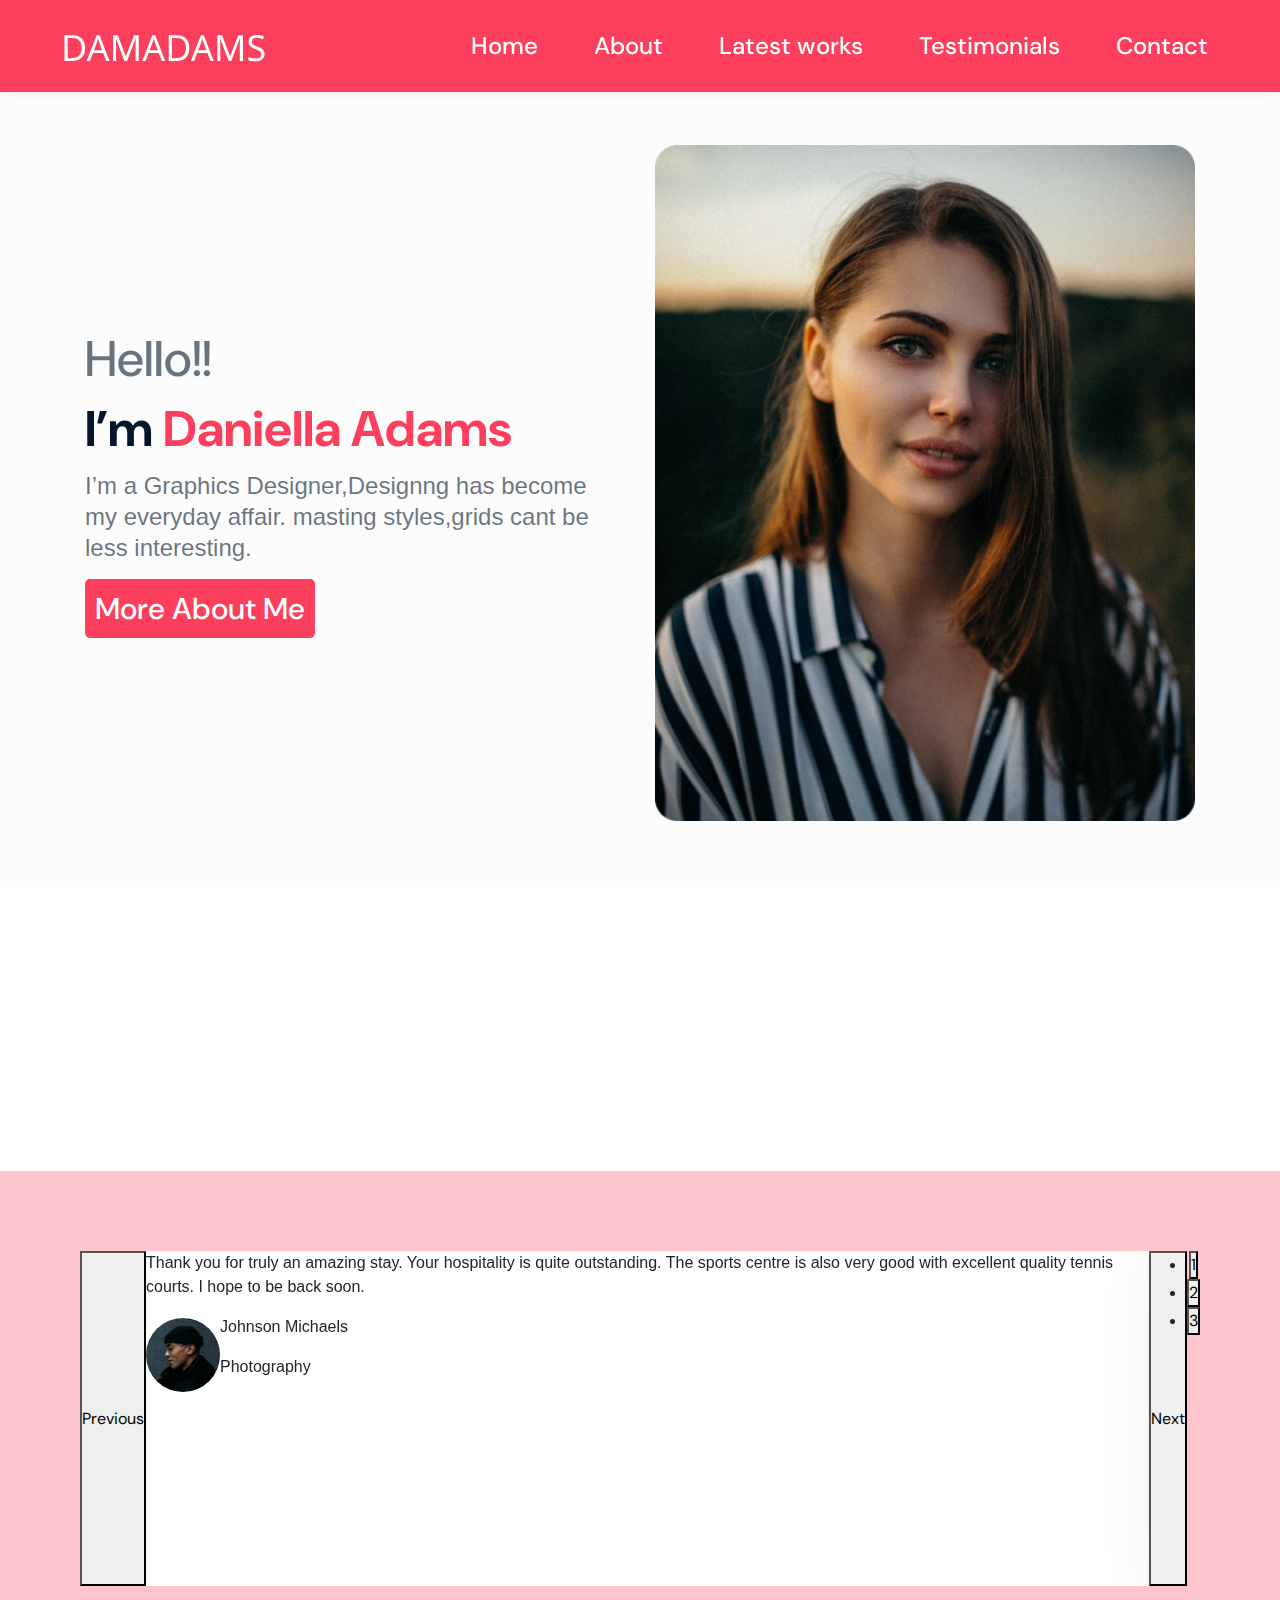
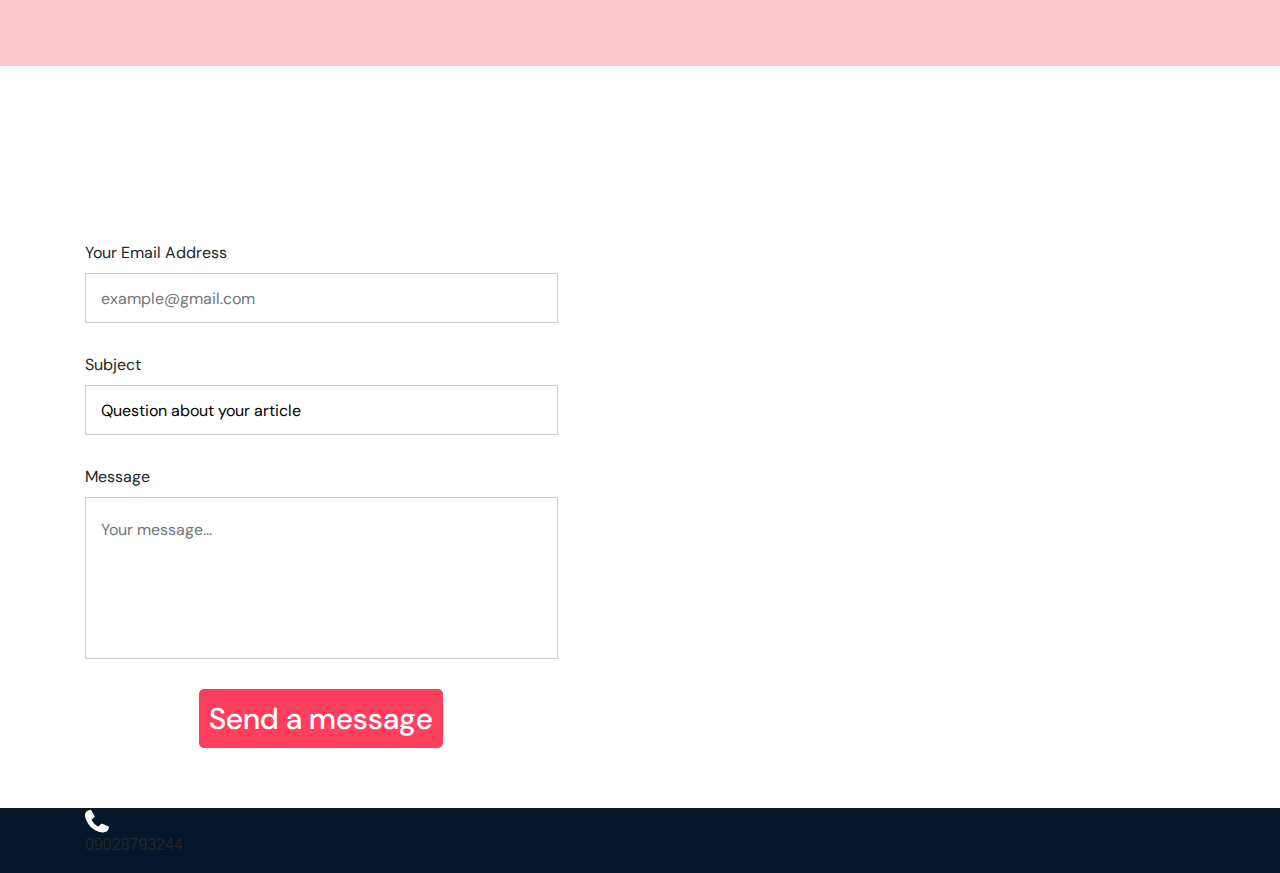
==== index.html @ 35505656 "initial commit for this template -set up folder structure and implemented the navbar, top-section, a" ====
<!DOCTYPE html>
<html lang="en">
<head>
  <meta charset="UTF-8">
  <meta name="viewport" content="width=device-width, initial-scale=1.0">
  <!-- GOOGLE FONTS -->
  <link href="https://fonts.googleapis.com/css2?family=DM+Sans&display=swap" rel="stylesheet">
  <!-- Animate-on-scroll css -->
  <link rel="stylesheet" href="./assets/css/animate-on-scroll/aos.min.css">
  <!-- Bootstrap css -->
  <link rel="stylesheet" href="./assets/css/bootstrap/bootstrap.min.css">
  <!-- SLICK SLIDER -->
  <link rel="stylesheet" href="./assets/css/slick/slick.min.css">
  <!-- Custom css -->
  <link rel="stylesheet" href="./assets/css/custom.css">
  <title>Document</title>
</head>
<body>
  <div class="container-fluid">
    <!-- NAVBAR -->
    <nav id="navbar-to-spy" class="navbar navbar-light navbar-expand-lg lighten-4">
      <a data-aos="fade-right" class="navbar-brand" href="#"><img src="./assets/images/icons/Damadams.svg" alt="logo"></a>
      <button class="navbar-toggler first-button" type="button" data-toggle="collapse" data-target="#navbarSupportedContent20"
        aria-controls="navbarSupportedContent20" aria-expanded="false" aria-label="Toggle navigation">
        <div class="animated-icon1"><span></span><span></span><span></span></div>
      </button>
      <div data-aos="fade-left" class="collapse navbar-collapse" id="navbarSupportedContent20">
        <ul class="navbar-nav">
          <li class="nav-item">
            <a class="nav-link" href="#about">Home</a>
          </li>
          <li class="nav-item">
            <a class="nav-link" href="#gallery">About</a>
          </li>
          <li class="nav-item">
            <a class="nav-link" href="#services">Latest works</a>
          </li>
          <li class="nav-item">
            <a class="nav-link" href="#blog">Testimonials</a>
          </li>
          <li class="nav-item">
            <a class="nav-link" href="#contact">Contact</a>
          </li>
        </ul>
      </div>
    </nav>

    <!-- HOME -->
    <section class="top">
      <div class="container">
        <div class="row">
          <div class="col-sm intro">
            <h1 class="light-heading">Hello!!</h1>
            <h1 class="custom-bold-heading">I’m <span class="pink">Daniella Adams</span></h1>
            <p class="intro-text">I’m a Graphics Designer,Designng has become my everyday affair. masting styles,grids cant be less interesting.</p>
            <a role="button" data-aos="fade-right" data-aos-easing="linear" class="custom-btn" href="#services">More About Me</a>
          </div>
          <div class="col-sm">
            <div class="personal-photo">
              <img src="./assets/images/Rectangle 394.png" alt="" class="width-100">
            </div>
          </div>
        </div>
      </div>
    </section>

    <!-- ABOUT -->
    <section class="content">
      <h1 data-aos="zoom-in" data-aos-duration="3000" class="custom-bold-heading section-title">ABOUT ME</h1>
      <div class="container">
        <div class="row">
          <div class="col-sm">

          </div>
          <div class="col-sm">

          </div>
        </div>
      </div>
    </section>

    <!-- TESTIMONIALS -->
    <section class="content">
      <h1 data-aos="zoom-in" data-aos-duration="3000" class="custom-bold-heading section-title">TESTIMONIALS</h1>
      <div class="container-fluid light-pink carousel-section single-item">
        <div class="testimony">
          <p class="custom-text"> Thank you for truly an amazing stay. Your hospitality is quite outstanding. The sports centre is also very good with excellent quality tennis courts. I hope to be back soon.</p>
          <div class="user-profile">
            <img src="./assets/images/Ellipse 1.svg" alt="profile">
            <div class="bio">
              <p class="custom-text">Johnson Michaels</p>
              <p class="custom-text">Photography</p>
            </div>
          </div>
        </div>
        <div class="testimony">
          <p class="custom-text"> Thank you for truly an amazing stay. Your hospitality is quite outstanding. The sports centre is also very good with excellent quality tennis courts. I hope to be back soon.</p>
          <div class="user-profile">
            <img src="./assets/images/Ellipse 1.svg" alt="profile">
            <div class="bio">
              <p class="custom-text">Johnson Michaels</p>
              <p class="custom-text">Photography</p>
            </div>
          </div>
        </div>
        <div class="testimony">
          <p class="custom-text"> Thank you for truly an amazing stay. Your hospitality is quite outstanding. The sports centre is also very good with excellent quality tennis courts. I hope to be back soon.</p>
          <div class="user-profile">
            <img src="./assets/images/Ellipse 1.svg" alt="profile">
            <div class="bio">
              <p class="custom-text">Johnson Michaels</p>
              <p class="custom-text">Photography</p>
            </div>
          </div>
        </div>
      </div>
    </section>

    <!-- GET IN TOUCH -->
    <section class="content">
      <h1 data-aos="zoom-in" data-aos-duration="3000" class="custom-bold-heading section-title">GET IN TOUCH</h1>
      <div class="container">
        <div class="row">
          <div class="col-sm form-section">
            <form class="form-content" action="mailto:damadams@gmail.com" method="post" enctype="text/plain">
              <label class="label" for="email">Your Email Address</label>
              <input class="custom-input" type="text" placeholder="example@gmail.com" />
              <label class="label" for="subject">Subject</label>
              <input class="custom-input" type="text" value="Question about your article" />
              <label class="label" for="message">Message</label>
              <textarea rows="5" type="text" placeholder="Your message..."></textarea>
              <input type="submit" value="Send a message" class="custom-btn submit-btn" />
            </form>
          </div>
          <div class="col-sm">
            <!--Google map-->
            <iframe src="https://www.google.com/maps/embed?pb=!1m18!1m12!1m3!1d3146.158963955942!2d-122.51401178518495!3d37.95007410982844!2m3!1f0!2f0!3f0!3m2!1i1024!2i768!4f13.1!3m3!1m2!1s0x808fcb0b782c489d%3A0x380db039ff6cae75!2sEl%20Camino%20Real%2C%20Kentfield%2C%20CA%2C%20USA!5e0!3m2!1sen!2sng!4v1595376596428!5m2!1sen!2sng" frameborder="0" style="border:0; width:100%; height: 500px;" allowfullscreen="" aria-hidden="false" tabindex="0"></iframe>
          </div>
        </div>
      </div>
    </section>

    <footer class="footer">
      <div class="container">
        <div class="row">
          <div class="col-sm">
            <div class="contact">
              <img src="./assets/images/icons/Phone.svg" alt="phone"> <p class="custom-text">09028793244</p>
            </div>
          </div>
          <div class="col-sm">

          </div>
          <div class="col-sm">

          </div>
        </div>
      </div>
    </footer>
  </div>


  <!-- Main Jquery JS -->
  <script src="./assets/js/jquery/jquery-3.5.1.min.js" type="text/javascript"></script>
  <!-- Bootstrap JS -->
  <script src="./assets/js/bootstrap/bootstrap.min.js" type="text/javascript"></script>   
  <!-- AOS JS -->
  <script src="./assets/js/animate-on-scroll/aos.min.js" type="text/javascript"></script>   
  <!-- SCROLL REVEAL JS -->
  <script src="./assets/js/scroll-reveal/scroll-reveal.min.js"></script>
  <!--SLICK SLIDER JS -->
  <script src="./assets/js/slick/slick.min.js"></script>
  <!-- Custom JS -->
  <script src="./assets/js/custom.js"></script>

  <script>
    $(document).ready(function(){
      $('.single-item').slick({
        autoplaySpeed: 3000,
        dots: true
      });
    });
  </script>
</body>
</html>
---- assets/css/custom.css ----
:root {
  --custom-font: 'DM Sans', sans-serif;
  --text-font: 'Poppins', sans-serif;
  --primary-color: 251, 63, 92;
  --secondary-color: 4, 23, 42;
  --grey-color: #DDE2E5;
  --white-color: #fff;
  --stain-white-color: #FCFCFC;
  --black-color: #04172A;
}

html,body{
  overflow-x: hidden;
}

body {
  padding: 0;
  margin: 0;
}

* {
  font-family: var(--custom-font);
  padding: 0;
  margin: 0;
}

p {
  font-family: var(--text-font);
}

img:hover {
  cursor: pointer;
}

a {
  text-decoration: none;
  color: var(--white-color);
}

a:active, a:hover {
  text-decoration: none;
  color: var(--white-color);
}

.container-fluid {
  padding: 0;
}

/* NAVBAR */

nav.navbar {
  background: rgba(var(--primary-color));
  box-shadow: 0px 0px 15px rgba(0, 0, 0, 0.05);
  padding: 20px 5%;  
  position: fixed;
  top: 0;
  left: 0;
  right: 0;
  opacity: none;
  z-index: 999;
}

.navbar button{
  outline: none;
  border: none;
}

.nav-link:hover {
  border-bottom: 3px solid var(--white-color);
}

.nav-item .active {
  border-bottom: 3px solid var(--white-color);
}

.navbar-nav {
  margin-left: auto;
}

.nav-link {
  font-weight: 500;
  font-size: 24px;
  color: var(--white-color) !important; 
  opacity: none !important;
  margin: 0 0 0 40px;
}

.top {
  margin-top: 85px;
  padding: 60px;
  background: var(--stain-white-color);
}

.pink {
  color: rgba(var(--primary-color))
}

.custom-bold-heading {
  color: var(--black-color);
  font-weight: bold;
  font-size: 50px;
  line-height: 65px;
}

.light-heading {
  font-size: 50px;
  color: rgba(var(--secondary-color), 0.6);
}

.intro {
  display: flex;
  flex-direction: column;
  justify-content: center;
}

.intro-text {
  font-size: 24px;
  line-height: 31px;
  color: rgba(var(--secondary-color), 0.6);
}

.custom-btn {
  background: rgba(var(--primary-color));
  color: var(--white-color);
  font-weight: 500;
  font-size: 30px;
  line-height: 39px;
  width: max-content;
  padding: 10px;
  border-radius: 5px;
}

/* CAROUSEL */
.carousel-indicators {
  bottom: -30px;
}

.carousel-indicators li {
  width: 10px;
  height: 10px;
  border-radius: 50%;
  background-color: var(--grey-color);
  border: 1px solid transparent;
}

.carousel-indicators .active {
  background-color: var(--secondary-color);
}

.content {
  padding-top: 20px;
  padding-bottom: 60px;
  text-align: center;
}

.section-title {
  border-bottom: 5px solid var(--primary-color);
  margin-bottom: 30px;
}

.custom-subheading {
  color: var(--black-color);
  font-weight: 500;
  font-size: 36px;
  line-height: 47px;
}





/* CAROUSEL */
.light-pink {
  background: rgba(var(--primary-color), 0.3);
}
.carousel-section {
  display: flex;
  justify-content: center;
  align-content: center;
  padding: 80px;
}
.user-profile {
  display: flex;
}
.testimony {
  width: 584px;
  height: 335px;
  text-align: left;
  background: #FFFFFF;
box-shadow: 0px 4px 51px rgba(63, 63, 63, 0.06), 0px 1px 3px rgba(0, 0, 0, 0.1);
}




.form-section {
  padding-right: 150px;
}

.form-content {
  display: flex;
  flex-direction: column;
  text-align: left;
  height: 100%;
}

.custom-input {
  background: var(--white-color);
  border: 1px solid rgba(0, 0, 0, 0.2);
  height: 50px;
  margin-bottom: 30px;
  padding: 0 15px;
}
input:focus, .submit-btn:focus {
  border: none;
}
.submit-btn {
  border: 0;
  margin-right:auto;
  margin-left:auto;
  margin-top:auto;
}

textarea {
  resize: none;
  background: var(--white-color);
  border: 1px solid rgba(0, 0, 0, 0.2);
  padding: 20px 15px;
}






/* FOOTER */
.footer {
  background: rgba(var(--secondary-color));
}

/* RE-USABLE COMPONENTS */

.width-100 {
  width: 100%;
}

.pos-rel {
  position: relative;
}

@media screen and (max-width: 960px) {
  
}

@media screen and (max-width: 768px) {
  
}

@media screen and (max-width: 567px) {
  
}
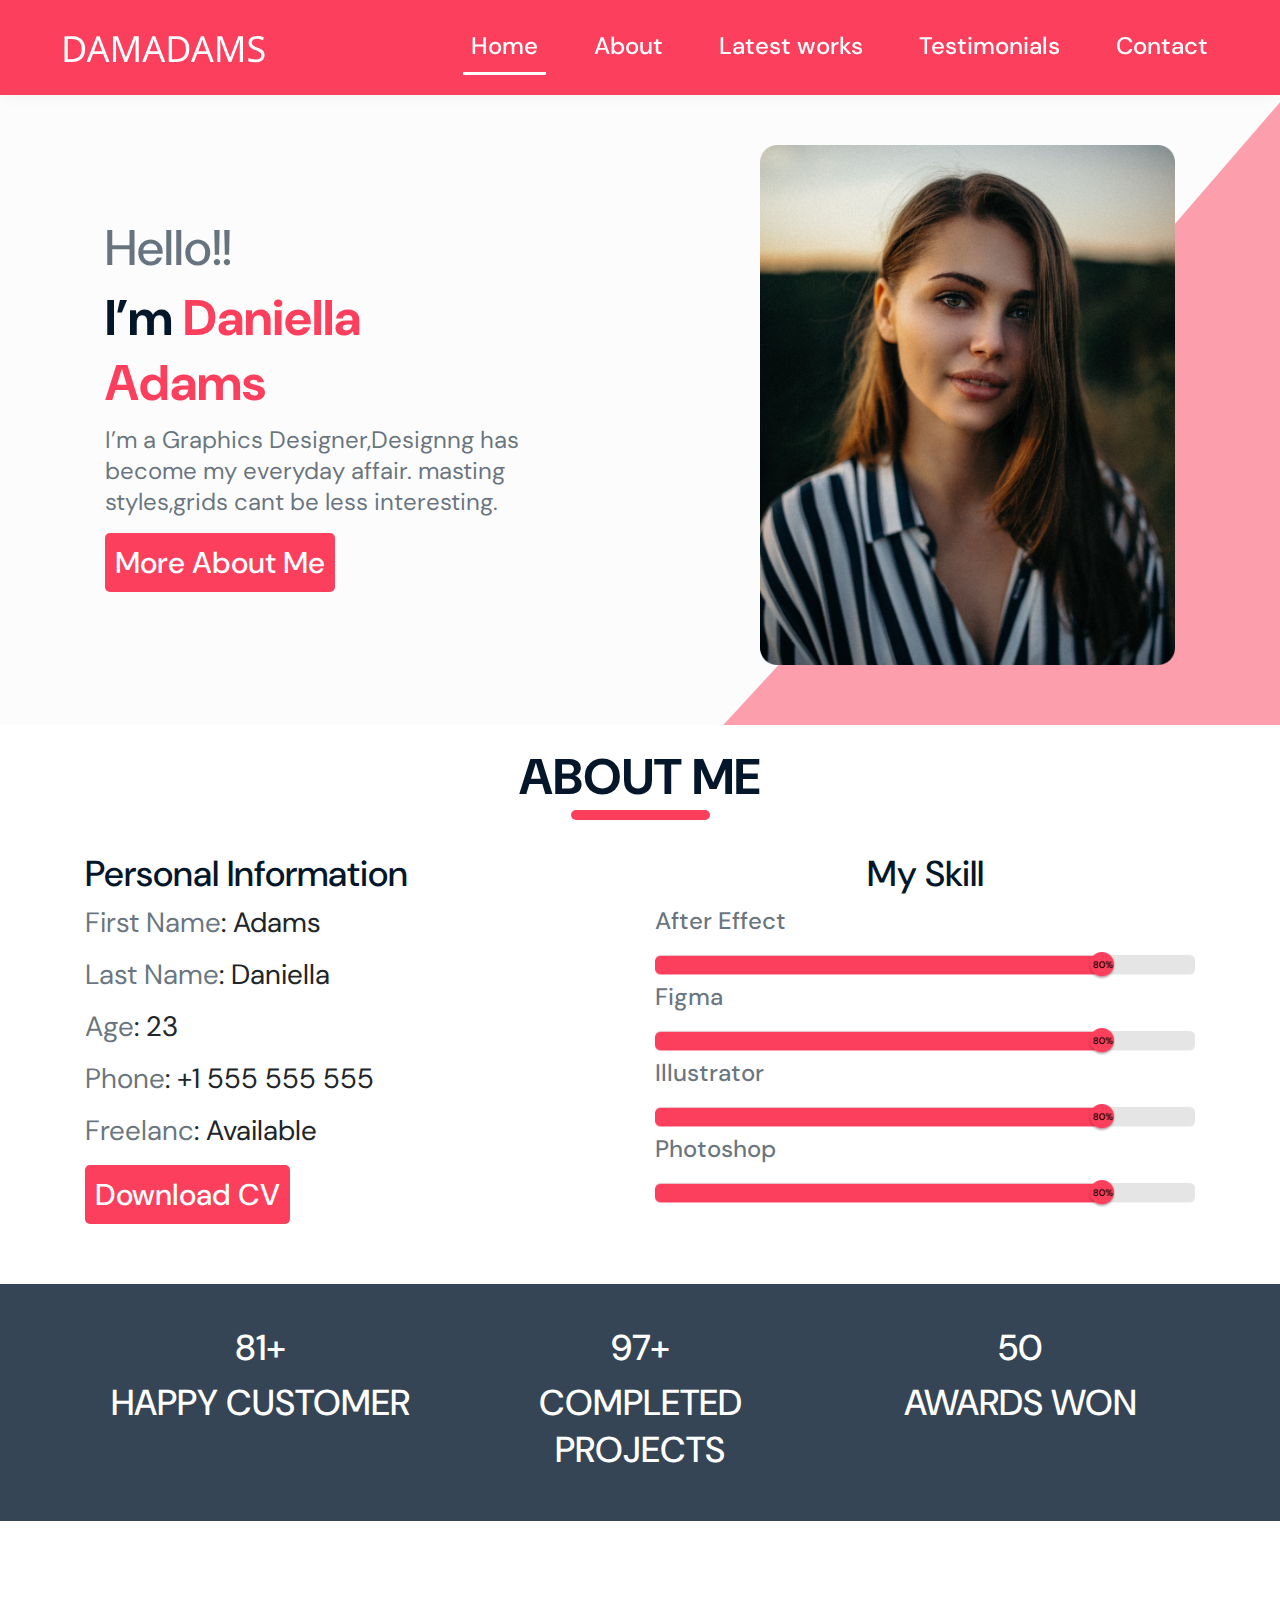
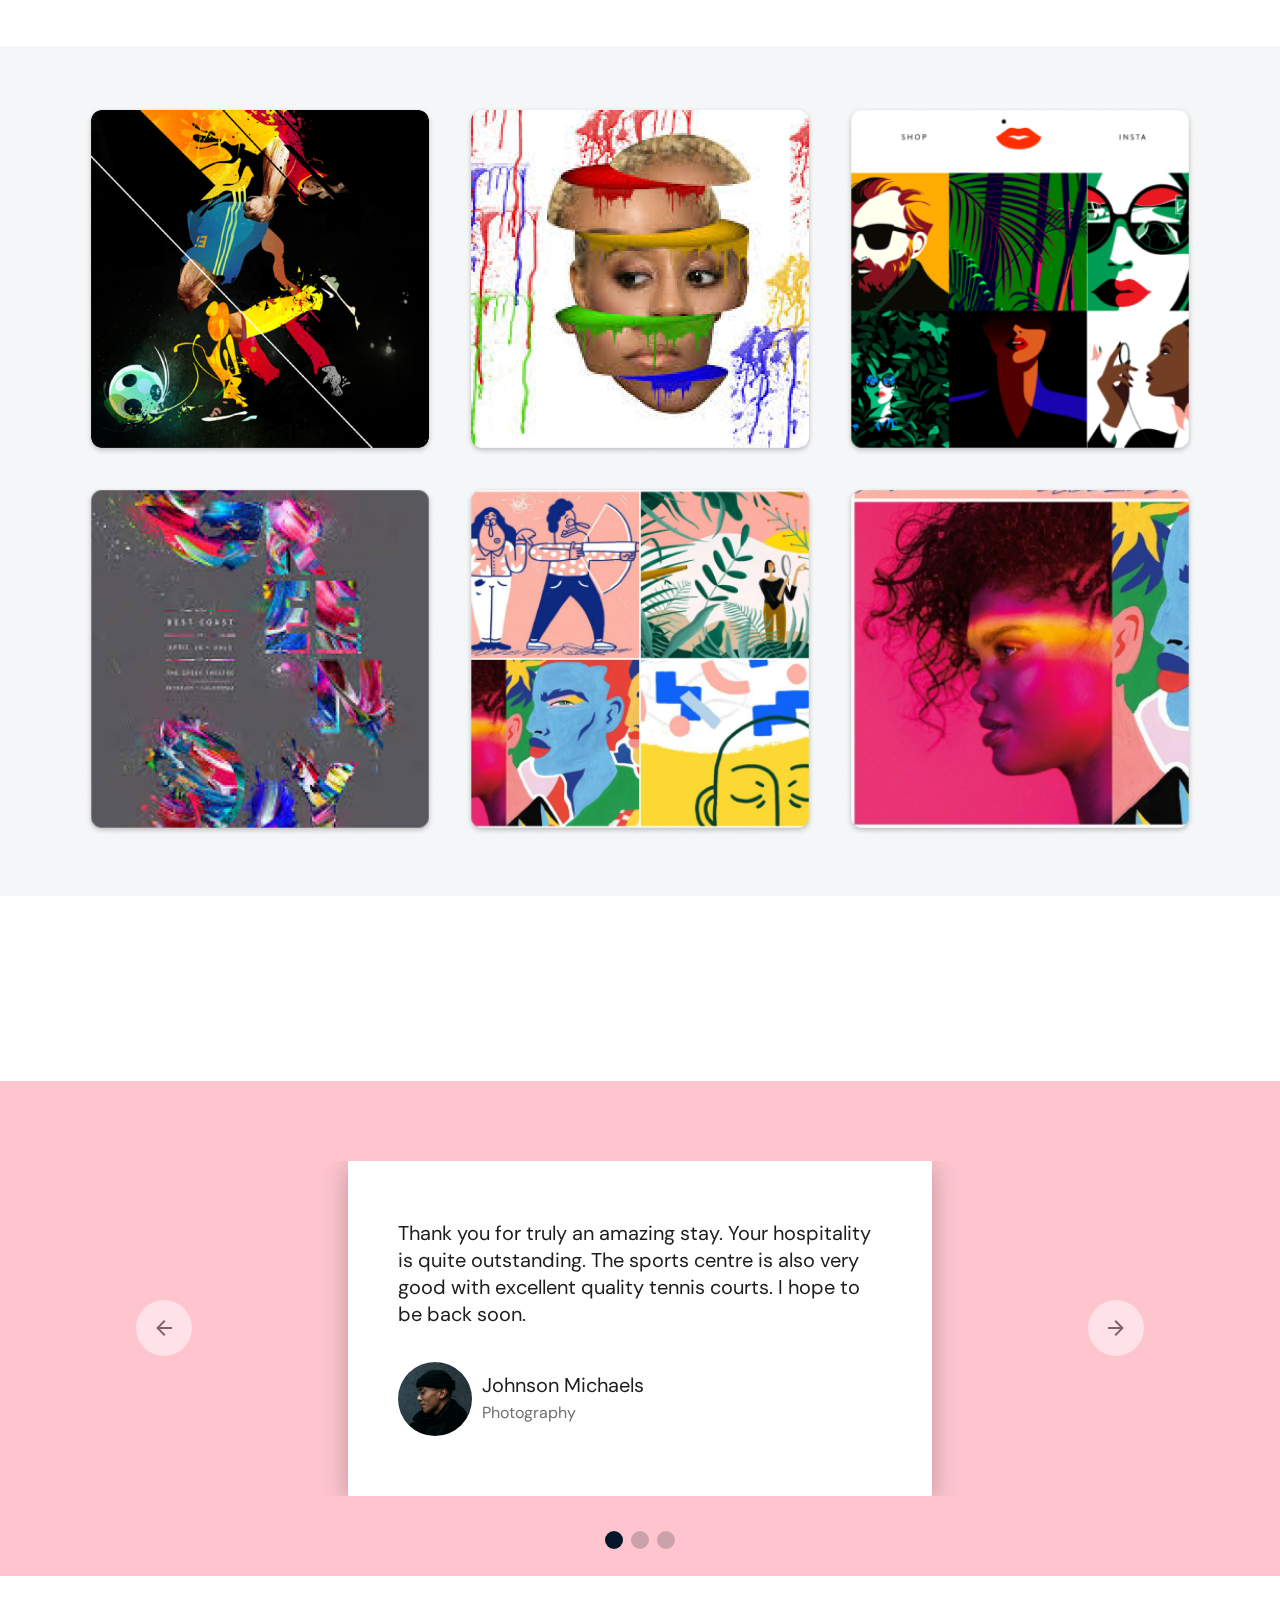
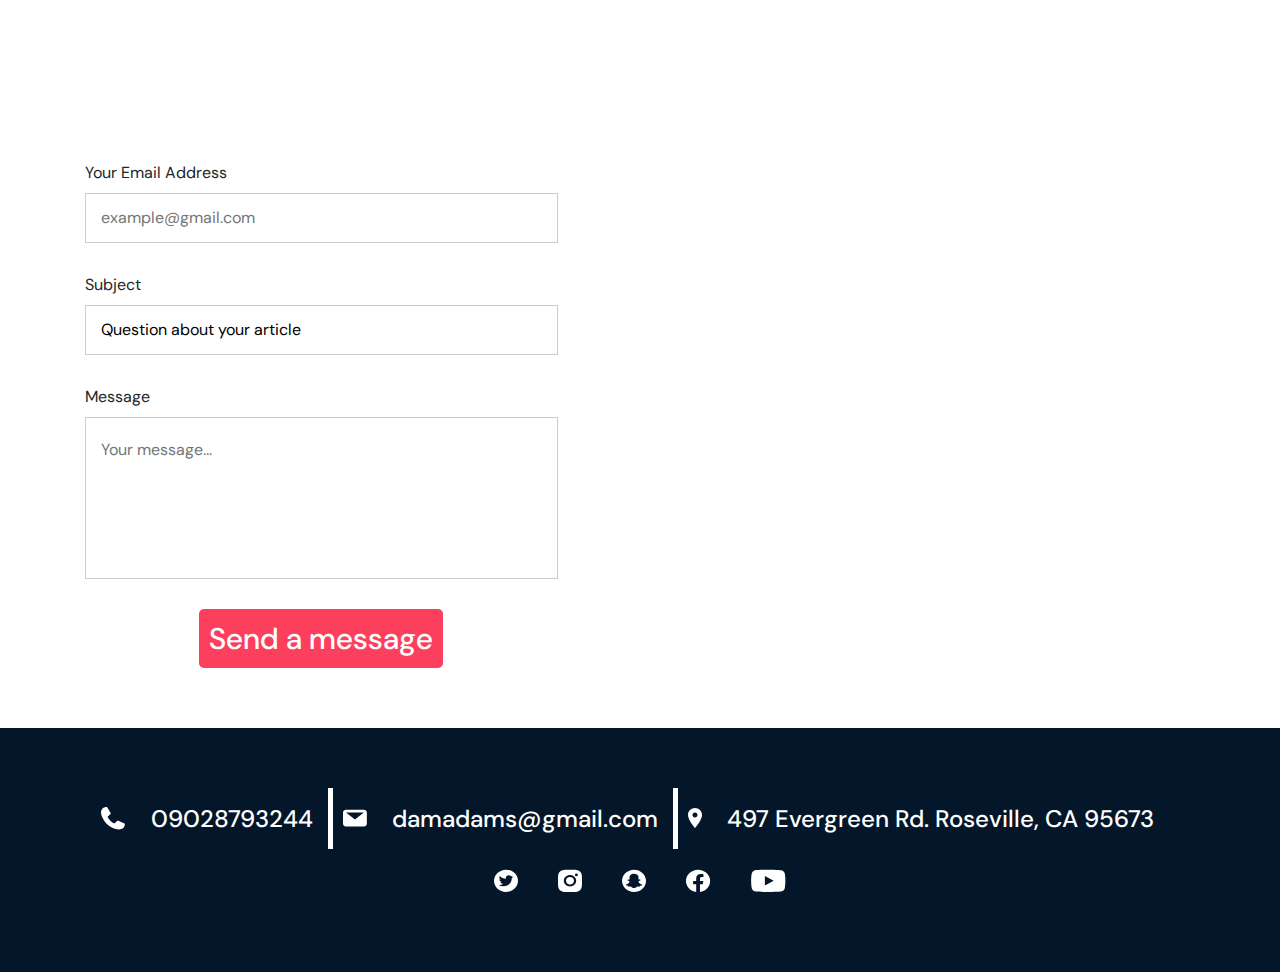
==== commit 2ac394ed: "completed web view" ====
--- a/index.html
+++ b/index.html
@@ -9,34 +9,32 @@
   <link rel="stylesheet" href="./assets/css/animate-on-scroll/aos.min.css">
   <!-- Bootstrap css -->
   <link rel="stylesheet" href="./assets/css/bootstrap/bootstrap.min.css">
-  <!-- SLICK SLIDER -->
-  <link rel="stylesheet" href="./assets/css/slick/slick.min.css">
   <!-- Custom css -->
   <link rel="stylesheet" href="./assets/css/custom.css">
   <title>Document</title>
 </head>
-<body>
+<body data-spy="scroll" data-target="#navbar-to-spy" data-offset="90">
   <div class="container-fluid">
     <!-- NAVBAR -->
     <nav id="navbar-to-spy" class="navbar navbar-light navbar-expand-lg lighten-4">
       <a data-aos="fade-right" class="navbar-brand" href="#"><img src="./assets/images/icons/Damadams.svg" alt="logo"></a>
       <button class="navbar-toggler first-button" type="button" data-toggle="collapse" data-target="#navbarSupportedContent20"
         aria-controls="navbarSupportedContent20" aria-expanded="false" aria-label="Toggle navigation">
-        <div class="animated-icon1"><span></span><span></span><span></span></div>
+        <span class="navbar-toggler-icon"></span>
       </button>
       <div data-aos="fade-left" class="collapse navbar-collapse" id="navbarSupportedContent20">
         <ul class="navbar-nav">
           <li class="nav-item">
-            <a class="nav-link" href="#about">Home</a>
-          </li>
-          <li class="nav-item">
-            <a class="nav-link" href="#gallery">About</a>
-          </li>
-          <li class="nav-item">
-            <a class="nav-link" href="#services">Latest works</a>
-          </li>
-          <li class="nav-item">
-            <a class="nav-link" href="#blog">Testimonials</a>
+            <a class="nav-link active" href="#home">Home</a>
+          </li>
+          <li class="nav-item">
+            <a class="nav-link" href="#about">About</a>
+          </li>
+          <li class="nav-item">
+            <a class="nav-link" href="#latest">Latest works</a>
+          </li>
+          <li class="nav-item">
+            <a class="nav-link" href="#testimonials">Testimonials</a>
           </li>
           <li class="nav-item">
             <a class="nav-link" href="#contact">Contact</a>
@@ -46,8 +44,8 @@
     </nav>
 
     <!-- HOME -->
-    <section class="top">
-      <div class="container">
+    <section id="home" class="container-fluid top">
+      <div class="container-fluid">
         <div class="row">
           <div class="col-sm intro">
             <h1 class="light-heading">Hello!!</h1>
@@ -55,9 +53,9 @@
             <p class="intro-text">I’m a Graphics Designer,Designng has become my everyday affair. masting styles,grids cant be less interesting.</p>
             <a role="button" data-aos="fade-right" data-aos-easing="linear" class="custom-btn" href="#services">More About Me</a>
           </div>
-          <div class="col-sm">
-            <div class="personal-photo">
-              <img src="./assets/images/Rectangle 394.png" alt="" class="width-100">
+          <div class="col-sm personal-photo">
+            <div class="">
+              <img src="./assets/images/Rectangle 394.png" alt="" class="w-100">
             </div>
           </div>
         </div>
@@ -65,59 +63,151 @@
     </section>
 
     <!-- ABOUT -->
-    <section class="content">
+    <section id="about" class="content">
       <h1 data-aos="zoom-in" data-aos-duration="3000" class="custom-bold-heading section-title">ABOUT ME</h1>
       <div class="container">
         <div class="row">
           <div class="col-sm">
-
+            <h3 class="custom-subheading personal-info">Personal Information</h3>
+            <div class="personal-info">
+              <p class="s-28"><span class="faint-text">First Name</span>: Adams</p>
+              <p class="s-28"><span class="faint-text">Last Name</span>: Daniella</p>
+              <p class="s-28"><span class="faint-text">Age</span>: 23</p>
+              <p class="s-28"><span class="faint-text">Phone</span>: +1 555 555 555</p>
+              <p class="s-28"><span class="faint-text">Freelanc</span>: Available</p>
+              <a role="button" class="custom-btn" href="#services">Download CV</a>
+            </div>
           </div>
           <div class="col-sm">
-
+            <h3 class="custom-subheading">My Skill</h3>
+            <div class="personal-info">
+              <p class="s-24 faint-text">After Effect</p>
+              <img class="w-100" src="./assets/images/icons/Component 1.png" alt="">
+              <p class="s-24 faint-text">Figma</p>
+              <img class="w-100" src="./assets/images/icons/Component 1.png" alt="">
+              <p class="s-24 faint-text">Illustrator</p>
+              <img class="w-100" src="./assets/images/icons/Component 1.png" alt="">
+              <p class="s-24 faint-text">Photoshop</p>
+              <img class="w-100" src="./assets/images/icons/Component 1.png" alt="">
+            </div>
+          </div>
+        </div>
+      </div>
+    </section>
+
+    <!-- CREDITS -->
+    <section class="credits">
+      <div class="container">
+        <div class="row">
+          <div class="col">
+            <h3 class="custom-subheading white-color">81+</h3>
+            <h3 class="custom-subheading white-color">HAPPY CUSTOMER</h3>
+          </div>
+          <div class="col">
+            <h3 class="custom-subheading white-color">97+</h3>
+            <h3 class="custom-subheading white-color">COMPLETED PROJECTS</h3>
+          </div>
+          <div class="col">
+            <h3 class="custom-subheading white-color">50</h3>
+            <h3 class="custom-subheading white-color">AWARDS WON</h3>
+          </div>
+        </div>
+      </div>
+    </section>
+
+    <!-- LATEST WORKS -->
+    <section id="latest" class="content">
+      <h1 data-aos="zoom-in" data-aos-duration="3000" class="custom-bold-heading section-title">LATEST WORKS</h1>
+      <div class="bg-light-blue">
+        <div class="container">
+          <div class="row m-30">
+            <div class="col-sm">
+              <img class="w-100" src="./assets/images/Rectangle 14.png" alt="">
+            </div>
+            <div class="col-sm">
+              <img class="w-100" src="./assets/images/Rectangle 380.png" alt="">
+            </div>
+            <div class="col-sm">
+              <img class="w-100" src="./assets/images/Rectangle 382.png" alt="">
+            </div>
+          </div>
+          <div class="row">
+            <div class="col-sm">
+              <img class="w-100" src="./assets/images/Rectangle 383.png" alt="">
+            </div>
+            <div class="col-sm">
+              <img class="w-100" src="./assets/images/Rectangle 384.png" alt="">
+            </div>
+            <div class="col-sm">
+              <img class="w-100" src="./assets/images/Rectangle 385.png" alt="">
+            </div>
           </div>
         </div>
       </div>
     </section>
 
     <!-- TESTIMONIALS -->
-    <section class="content">
+    <section id="testimonials" class="content">
       <h1 data-aos="zoom-in" data-aos-duration="3000" class="custom-bold-heading section-title">TESTIMONIALS</h1>
-      <div class="container-fluid light-pink carousel-section single-item">
-        <div class="testimony">
-          <p class="custom-text"> Thank you for truly an amazing stay. Your hospitality is quite outstanding. The sports centre is also very good with excellent quality tennis courts. I hope to be back soon.</p>
-          <div class="user-profile">
-            <img src="./assets/images/Ellipse 1.svg" alt="profile">
-            <div class="bio">
-              <p class="custom-text">Johnson Michaels</p>
-              <p class="custom-text">Photography</p>
-            </div>
-          </div>
-        </div>
-        <div class="testimony">
-          <p class="custom-text"> Thank you for truly an amazing stay. Your hospitality is quite outstanding. The sports centre is also very good with excellent quality tennis courts. I hope to be back soon.</p>
-          <div class="user-profile">
-            <img src="./assets/images/Ellipse 1.svg" alt="profile">
-            <div class="bio">
-              <p class="custom-text">Johnson Michaels</p>
-              <p class="custom-text">Photography</p>
-            </div>
-          </div>
-        </div>
-        <div class="testimony">
-          <p class="custom-text"> Thank you for truly an amazing stay. Your hospitality is quite outstanding. The sports centre is also very good with excellent quality tennis courts. I hope to be back soon.</p>
-          <div class="user-profile">
-            <img src="./assets/images/Ellipse 1.svg" alt="profile">
-            <div class="bio">
-              <p class="custom-text">Johnson Michaels</p>
-              <p class="custom-text">Photography</p>
-            </div>
-          </div>
+      <div class="container-fluid light-pink carousel-section">
+        <div id="carouselExampleIndicators" class="carousel slide" data-ride="carousel">
+          <ol class="carousel-indicators">
+            <li data-target="#carouselExampleIndicators" data-slide-to="0" class="active"></li>
+            <li data-target="#carouselExampleIndicators" data-slide-to="1"></li>
+            <li data-target="#carouselExampleIndicators" data-slide-to="2"></li>
+          </ol>
+          <div class="carousel-inner">
+            <div class="carousel-item active">
+              <div class="carousel-card">
+                <p class="custom-text"> Thank you for truly an amazing stay. Your hospitality is quite outstanding. The sports centre is also very good with excellent quality tennis courts. I hope to be back soon.</p>
+                <div class="user-profile">
+                  <img src="./assets/images/Ellipse 1.svg" alt="profile">
+                  <div class="bio">
+                    <p class="custom-text">Johnson Michaels</p>
+                    <p class="custom-text ">Photography</p>
+                  </div>
+                </div>
+              </div>
+            </div>
+            <div class="carousel-item">
+              <div class="carousel-card">
+                <p class="custom-text"> Thank you for truly an amazing stay. Your hospitality is quite outstanding. The sports centre is also very good with excellent quality tennis courts. I hope to be back soon.</p>
+                <div class="user-profile">
+                  <img src="./assets/images/Ellipse 1.svg" alt="profile">
+                  <div class="bio">
+                    <p class="custom-text">Johnson Michaels</p>
+                    <p class="custom-text ">Photography</p>
+                  </div>
+                </div>
+              </div>
+            </div>
+            <div class="carousel-item">
+              <div class="carousel-card">
+                <p class="custom-text"> Thank you for truly an amazing stay. Your hospitality is quite outstanding. The sports centre is also very good with excellent quality tennis courts. I hope to be back soon.</p>
+                <div class="user-profile">
+                  <img src="./assets/images/Ellipse 1.svg" alt="profile">
+                  <div class="bio">
+                    <p class="custom-text">Johnson Michaels</p>
+                    <p class="custom-text ">Photography</p>
+                  </div>
+                </div>
+              </div>
+            </div>
+          </div>
+          <a class="carousel-control-prev" href="#carouselExampleIndicators" role="button" data-slide="prev">
+            <span class="prev-icon control-icon" aria-hidden="true"><img src="./assets/images/icons/Vector (7).svg" alt="Previous icon"></span>
+            <span class="sr-only">Previous</span>
+          </a>
+          <a class="carousel-control-next" href="#carouselExampleIndicators" role="button" data-slide="next">
+            <span class="next-icon control-icon" aria-hidden="true"><img src="./assets/images/icons/Vector (6).svg" alt="next icon"></span>
+            <span class="sr-only">Next</span>
+          </a>
         </div>
       </div>
     </section>
 
     <!-- GET IN TOUCH -->
-    <section class="content">
+    <section id="contact" class="content">
       <h1 data-aos="zoom-in" data-aos-duration="3000" class="custom-bold-heading section-title">GET IN TOUCH</h1>
       <div class="container">
         <div class="row">
@@ -141,21 +231,24 @@
     </section>
 
     <footer class="footer">
-      <div class="container">
-        <div class="row">
-          <div class="col-sm">
-            <div class="contact">
-              <img src="./assets/images/icons/Phone.svg" alt="phone"> <p class="custom-text">09028793244</p>
-            </div>
-          </div>
-          <div class="col-sm">
-
-          </div>
-          <div class="col-sm">
-
-          </div>
-        </div>
-      </div>
+        <div class="footer-content">
+          <div class="contact">
+            <img src="./assets/images/icons/Phone.svg" alt="phone"> <p class="custom-text">09028793244</p>
+          </div>
+          <div class="contact">
+            <img src="./assets/images/icons/Messages.svg" alt="phone"> <p class="custom-text">damadams@gmail.com</p>
+          </div>
+          <div class="contact">
+            <img src="./assets/images/icons/Vector (5).svg" alt="phone"> <p class="custom-text no-border-right">497 Evergreen Rd. Roseville, CA 95673</p>
+          </div>
+        </div>
+        <div class="social-media">
+          <img src="./assets/images/icons/Vector.svg" alt="twitter">
+          <img src="./assets/images/icons/Vector (2).svg" alt="facebook">
+          <img src="./assets/images/icons/Vector (3).svg" alt="facebook">
+          <img src="./assets/images/icons/Vector (1).svg" alt="facebook">
+          <img src="./assets/images/icons/Vector (4).svg" alt="facebook">
+        </div>
     </footer>
   </div>
 
@@ -168,18 +261,15 @@
   <script src="./assets/js/animate-on-scroll/aos.min.js" type="text/javascript"></script>   
   <!-- SCROLL REVEAL JS -->
   <script src="./assets/js/scroll-reveal/scroll-reveal.min.js"></script>
-  <!--SLICK SLIDER JS -->
-  <script src="./assets/js/slick/slick.min.js"></script>
   <!-- Custom JS -->
   <script src="./assets/js/custom.js"></script>
 
   <script>
-    $(document).ready(function(){
-      $('.single-item').slick({
-        autoplaySpeed: 3000,
-        dots: true
-      });
-    });
+      $('#carousel-1').carousel({
+      interval: 4000,
+      wrap: true,
+      keyboard: true
+  });
   </script>
 </body>
 </html>--- a/assets/css/custom.css
+++ b/assets/css/custom.css
@@ -1,6 +1,6 @@
 :root {
   --custom-font: 'DM Sans', sans-serif;
-  --text-font: 'Poppins', sans-serif;
+  --text-font: 'DM Sans', sans-serif;
   --primary-color: 251, 63, 92;
   --secondary-color: 4, 23, 42;
   --grey-color: #DDE2E5;
@@ -42,8 +42,86 @@
   color: var(--white-color);
 }
 
+/* RE-USABLE COMPONENTS */
+
+.white-color {
+  color: var(--white-color) !important;
+}
+
+.width-100 {
+  width: 100%;
+}
+
+.pos-rel {
+  position: relative;
+}
+
 .container-fluid {
   padding: 0;
+}
+
+.pink {
+  color: rgba(var(--primary-color))
+}
+
+.custom-btn {
+  background: rgba(var(--primary-color));
+  color: var(--white-color);
+  font-weight: 500;
+  font-size: 30px;
+  line-height: 39px;
+  width: max-content;
+  padding: 10px;
+  border-radius: 5px;
+}
+
+.content {
+  padding-top: 20px;
+  padding-bottom: 60px;
+  text-align: center;
+}
+
+.section-title {
+  border-bottom: 5px solid var(--primary-color);
+  margin-bottom: 30px;
+}
+
+.section-title:after {
+  content: ' ';
+  display: block;
+  height: 3px;
+  width: 139px;
+  border-radius: 5px;
+  margin: 0px auto;
+  text-indent: -9999px;
+  border-top: 10px solid rgba(var(--primary-color));
+}
+
+.custom-subheading {
+  color: var(--black-color);
+  font-weight: 500;
+  font-size: 36px;
+  line-height: 47px;
+}
+
+.personal-info {
+  display: flex;
+  flex-direction: column;
+  align-items: flex-start;
+}
+
+.s-24 {
+  font-weight: 500;
+  font-size: 24px;
+  line-height: 31px;
+}
+
+.s-28 {
+  font-size: 28px;
+  line-height: 36px;
+}
+.faint-text {
+  color: rgba(4, 23, 42, 0.6);
 }
 
 /* NAVBAR */
@@ -70,7 +148,7 @@
 }
 
 .nav-item .active {
-  border-bottom: 3px solid var(--white-color);
+  border-bottom: 3px solid var(--white-color) !important;
 }
 
 .navbar-nav {
@@ -85,14 +163,16 @@
   margin: 0 0 0 40px;
 }
 
+/* TOP SECTION */
+
 .top {
+  
+  background: var(--stain-white-color);
+}
+
+.intro, .personal-photo {
   margin-top: 85px;
-  padding: 60px;
-  background: var(--stain-white-color);
-}
-
-.pink {
-  color: rgba(var(--primary-color))
+  padding: 60px 120px;
 }
 
 .custom-bold-heading {
@@ -119,80 +199,102 @@
   color: rgba(var(--secondary-color), 0.6);
 }
 
-.custom-btn {
-  background: rgba(var(--primary-color));
-  color: var(--white-color);
-  font-weight: 500;
-  font-size: 30px;
-  line-height: 39px;
-  width: max-content;
-  padding: 10px;
-  border-radius: 5px;
+.credits {
+  background: rgba(4, 23, 42, 0.8);
+  text-align: center;
+  padding: 40px;
+}
+
+.personal-photo {
+  background: url('../images/Rectangle\ 396.svg') no-repeat;
+  background-size: cover;
+}
+
+/* LATEST WORKS */
+.bg-light-blue {
+  background: rgba(221, 226, 229, 0.3);
+  padding: 60px 0;
+}
+.m-30 {
+  margin-bottom: 30px;
 }
 
 /* CAROUSEL */
 .carousel-indicators {
-  bottom: -30px;
+  bottom: -70px;
 }
 
 .carousel-indicators li {
-  width: 10px;
-  height: 10px;
+  width: 18px;
+  height: 18px;
   border-radius: 50%;
-  background-color: var(--grey-color);
+  background-color:rgba(4, 23, 42, 0.4);
   border: 1px solid transparent;
 }
 
 .carousel-indicators .active {
-  background-color: var(--secondary-color);
-}
-
-.content {
-  padding-top: 20px;
-  padding-bottom: 60px;
-  text-align: center;
-}
-
-.section-title {
-  border-bottom: 5px solid var(--primary-color);
-  margin-bottom: 30px;
-}
-
-.custom-subheading {
-  color: var(--black-color);
-  font-weight: 500;
-  font-size: 36px;
-  line-height: 47px;
-}
-
-
-
-
-
-/* CAROUSEL */
+  background-color: rgba(var(--secondary-color));
+}
+
 .light-pink {
   background: rgba(var(--primary-color), 0.3);
 }
 .carousel-section {
-  display: flex;
-  justify-content: center;
-  align-content: center;
+  /* display: flex;
+  justify-content: center;
+  align-content: center; */
   padding: 80px;
 }
 .user-profile {
   display: flex;
-}
-.testimony {
+  align-items: center;
+}
+.bio p{
+  line-height: unset !important;
+  margin: 0 10px;
+}
+.bio p:nth-child(2) {
+  font-size: 16px;
+  line-height: 24px;
+  color: #707070;
+}
+.carousel-card {
   width: 584px;
   height: 335px;
+  padding: 50px;
+  font-size: 20px;
+  line-height: 27px;
+  color: #1D1D1D;
   text-align: left;
   background: #FFFFFF;
-box-shadow: 0px 4px 51px rgba(63, 63, 63, 0.06), 0px 1px 3px rgba(0, 0, 0, 0.1);
-}
-
-
-
-
+  box-shadow: 0px 4px 25px rgba(0, 0, 0, 0.25);
+  display: flex;
+  flex-direction: column;
+  justify-content: space-around;
+  margin: 0 auto;
+}
+
+.control-icon {
+  display: flex;
+  justify-content: center;
+  align-items: center;
+  width: 56px;
+  height: 56px;
+  background: white;
+  padding: 20px;
+  border-radius: 50%;
+  /* position: unset; */
+}
+
+.carousel {
+  display: flex;
+  justify-items: center;
+  align-items: center;
+}
+
+
+
+/* FORM SECTION */
 .form-section {
   padding-right: 150px;
 }
@@ -229,23 +331,42 @@
 }
 
 
-
-
-
-
 /* FOOTER */
 .footer {
   background: rgba(var(--secondary-color));
-}
-
-/* RE-USABLE COMPONENTS */
-
-.width-100 {
-  width: 100%;
-}
-
-.pos-rel {
-  position: relative;
+  color: var(--white-color);
+  display: flex;
+  flex-direction: column;
+  justify-content: center;
+  padding: 60px 20px;
+}
+.footer p {
+  margin: 0 10px;
+  padding: 15px 15px;
+  border-right: 5px solid var(--white-color);
+  font-weight: 500;
+  font-size: 24px;
+  line-height: 31px;
+}
+.contact {
+  display: flex;
+  align-items: center;
+}
+.footer-content {
+  display: flex;
+  width: max-content !important;
+  margin: 0 auto;
+}
+.no-border-right {
+  border-right: none !important;
+}
+.social-media {
+  margin: 20px auto;
+  display: flex;
+  justify-content: center;
+}
+.social-media img {
+  margin: 0 20px;
 }
 
 @media screen and (max-width: 960px) {
@@ -257,7 +378,9 @@
 }
 
 @media screen and (max-width: 567px) {
-  
-}
-
-
+  .intro {
+    order: 1;
+  }
+}
+
+
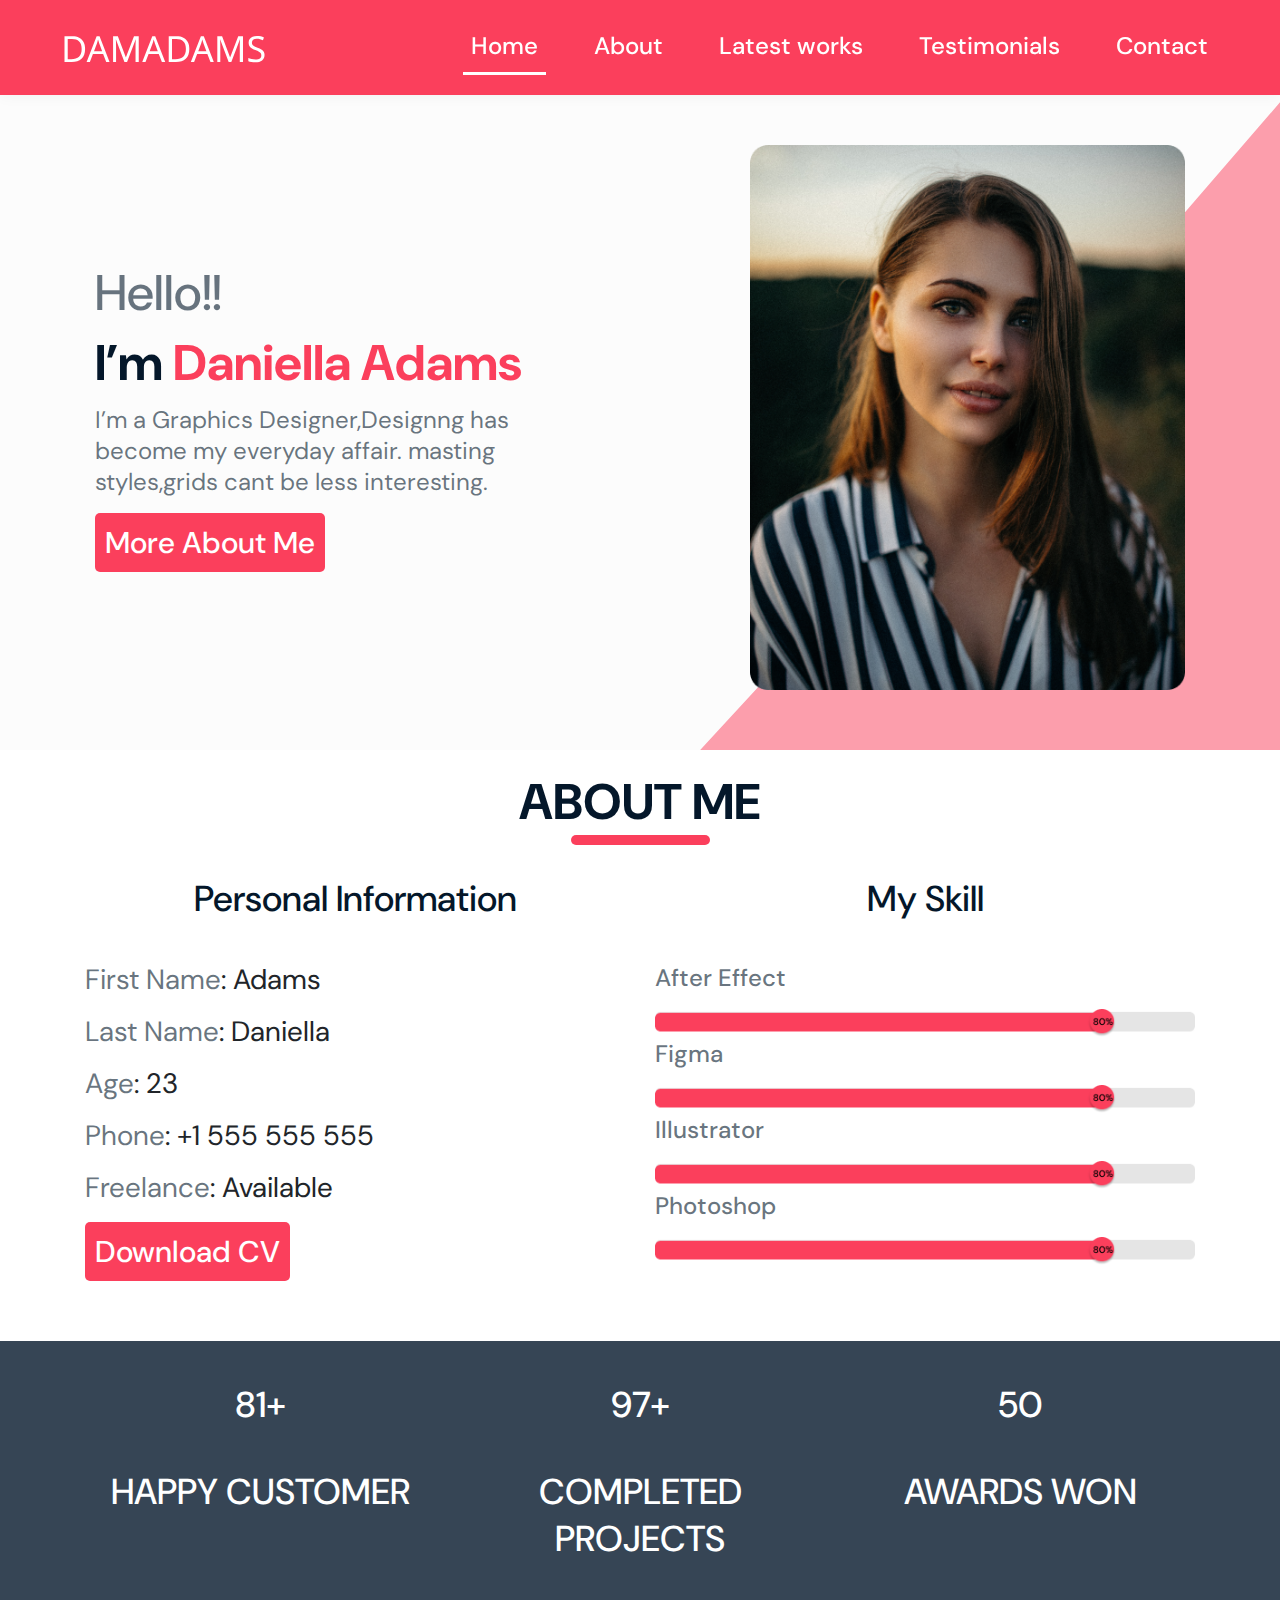
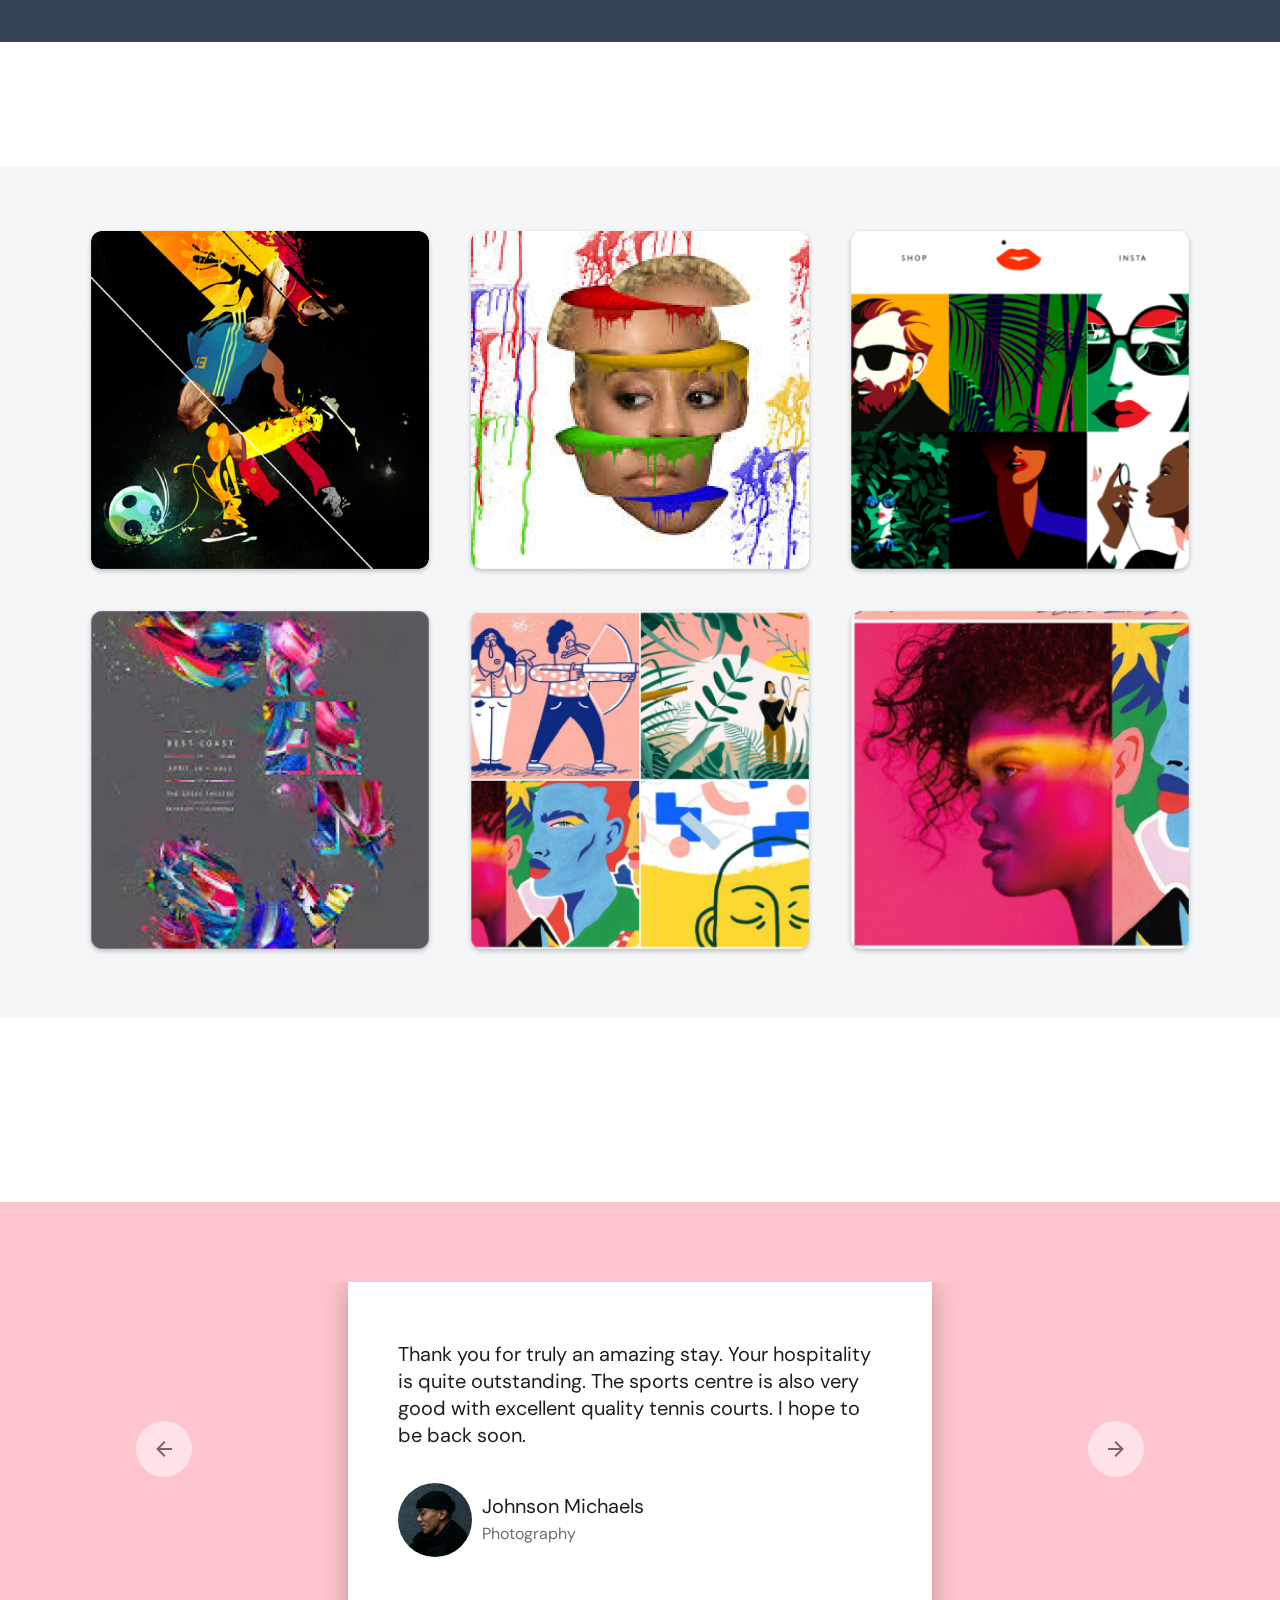
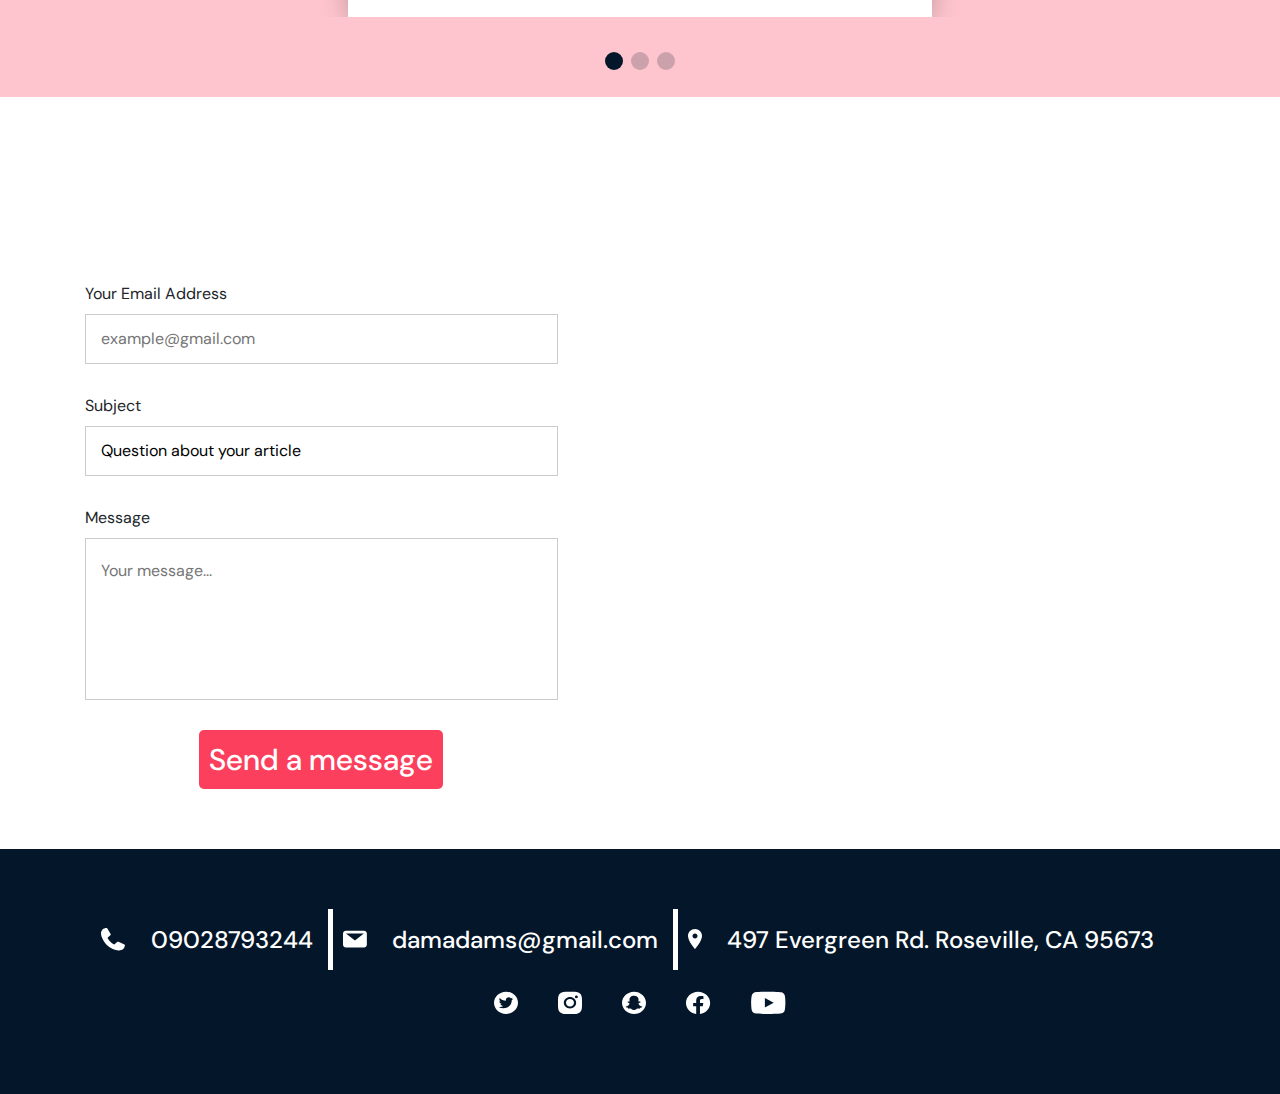
==== commit 26a64916: "completed responsiveness on desktop and hand-held devices" ====
--- a/index.html
+++ b/index.html
@@ -11,16 +11,18 @@
   <link rel="stylesheet" href="./assets/css/bootstrap/bootstrap.min.css">
   <!-- Custom css -->
   <link rel="stylesheet" href="./assets/css/custom.css">
-  <title>Document</title>
+  <!-- Font awesome kit -->
+  <script src="./assets/js/fontawesome/fontawesome-kit.js"></script>
+  <title>Damadams</title>
 </head>
 <body data-spy="scroll" data-target="#navbar-to-spy" data-offset="90">
   <div class="container-fluid">
     <!-- NAVBAR -->
     <nav id="navbar-to-spy" class="navbar navbar-light navbar-expand-lg lighten-4">
-      <a data-aos="fade-right" class="navbar-brand" href="#"><img src="./assets/images/icons/Damadams.svg" alt="logo"></a>
+      <a data-aos="fade-right" class="navbar-brand" href="#"><img class="logo" src="./assets/images/icons/Damadams.svg" alt="logo"></a>
       <button class="navbar-toggler first-button" type="button" data-toggle="collapse" data-target="#navbarSupportedContent20"
         aria-controls="navbarSupportedContent20" aria-expanded="false" aria-label="Toggle navigation">
-        <span class="navbar-toggler-icon"></span>
+        <span class="navbar-toggler-icon"><i class="fa fa-navicon" style="color:#fff; font-size:28px;"></i></span>
       </button>
       <div data-aos="fade-left" class="collapse navbar-collapse" id="navbarSupportedContent20">
         <ul class="navbar-nav">
@@ -68,17 +70,17 @@
       <div class="container">
         <div class="row">
           <div class="col-sm">
-            <h3 class="custom-subheading personal-info">Personal Information</h3>
+            <h3 class="custom-subheading">Personal Information</h3>
             <div class="personal-info">
               <p class="s-28"><span class="faint-text">First Name</span>: Adams</p>
               <p class="s-28"><span class="faint-text">Last Name</span>: Daniella</p>
               <p class="s-28"><span class="faint-text">Age</span>: 23</p>
               <p class="s-28"><span class="faint-text">Phone</span>: +1 555 555 555</p>
-              <p class="s-28"><span class="faint-text">Freelanc</span>: Available</p>
+              <p class="s-28"><span class="faint-text">Freelance</span>: Available</p>
               <a role="button" class="custom-btn" href="#services">Download CV</a>
             </div>
           </div>
-          <div class="col-sm">
+          <div class="col-sm m-top-30">
             <h3 class="custom-subheading">My Skill</h3>
             <div class="personal-info">
               <p class="s-24 faint-text">After Effect</p>
@@ -100,16 +102,16 @@
       <div class="container">
         <div class="row">
           <div class="col">
-            <h3 class="custom-subheading white-color">81+</h3>
-            <h3 class="custom-subheading white-color">HAPPY CUSTOMER</h3>
+            <h3 class="custom-subheading white-color credit-text">81+</h3>
+            <h3 class="custom-subheading white-color credit-text">HAPPY CUSTOMER</h3>
           </div>
           <div class="col">
-            <h3 class="custom-subheading white-color">97+</h3>
-            <h3 class="custom-subheading white-color">COMPLETED PROJECTS</h3>
+            <h3 class="custom-subheading white-color credit-text">97+</h3>
+            <h3 class="custom-subheading white-color credit-text">COMPLETED PROJECTS</h3>
           </div>
           <div class="col">
-            <h3 class="custom-subheading white-color">50</h3>
-            <h3 class="custom-subheading white-color">AWARDS WON</h3>
+            <h3 class="custom-subheading white-color credit-text">50</h3>
+            <h3 class="custom-subheading white-color credit-text">AWARDS WON</h3>
           </div>
         </div>
       </div>
@@ -124,21 +126,21 @@
             <div class="col-sm">
               <img class="w-100" src="./assets/images/Rectangle 14.png" alt="">
             </div>
+            <div class="col-sm m-top-30">
+              <img class="w-100" src="./assets/images/Rectangle 380.png" alt="">
+            </div>
             <div class="col-sm">
-              <img class="w-100" src="./assets/images/Rectangle 380.png" alt="">
-            </div>
-            <div class="col-sm">
-              <img class="w-100" src="./assets/images/Rectangle 382.png" alt="">
+              <img class="w-100 m-top-30" src="./assets/images/Rectangle 382.png" alt="">
             </div>
           </div>
           <div class="row">
             <div class="col-sm">
               <img class="w-100" src="./assets/images/Rectangle 383.png" alt="">
             </div>
-            <div class="col-sm">
+            <div class="col-sm m-top-30">
               <img class="w-100" src="./assets/images/Rectangle 384.png" alt="">
             </div>
-            <div class="col-sm">
+            <div class="col-sm m-top-30">
               <img class="w-100" src="./assets/images/Rectangle 385.png" alt="">
             </div>
           </div>
@@ -161,7 +163,9 @@
               <div class="carousel-card">
                 <p class="custom-text"> Thank you for truly an amazing stay. Your hospitality is quite outstanding. The sports centre is also very good with excellent quality tennis courts. I hope to be back soon.</p>
                 <div class="user-profile">
-                  <img src="./assets/images/Ellipse 1.svg" alt="profile">
+                  <div class="profile-photo">
+                    <img class="w-100" src="./assets/images/Ellipse 1.svg" alt="profile">
+                  </div>
                   <div class="bio">
                     <p class="custom-text">Johnson Michaels</p>
                     <p class="custom-text ">Photography</p>
@@ -173,7 +177,9 @@
               <div class="carousel-card">
                 <p class="custom-text"> Thank you for truly an amazing stay. Your hospitality is quite outstanding. The sports centre is also very good with excellent quality tennis courts. I hope to be back soon.</p>
                 <div class="user-profile">
-                  <img src="./assets/images/Ellipse 1.svg" alt="profile">
+                  <div class="profile-photo">
+                    <img class="w-100" src="./assets/images/Ellipse 1.svg" alt="profile">
+                  </div>
                   <div class="bio">
                     <p class="custom-text">Johnson Michaels</p>
                     <p class="custom-text ">Photography</p>
@@ -185,7 +191,9 @@
               <div class="carousel-card">
                 <p class="custom-text"> Thank you for truly an amazing stay. Your hospitality is quite outstanding. The sports centre is also very good with excellent quality tennis courts. I hope to be back soon.</p>
                 <div class="user-profile">
-                  <img src="./assets/images/Ellipse 1.svg" alt="profile">
+                  <div class="profile-photo">
+                    <img class="w-100" src="./assets/images/Ellipse 1.svg" alt="profile">
+                  </div>
                   <div class="bio">
                     <p class="custom-text">Johnson Michaels</p>
                     <p class="custom-text ">Photography</p>
@@ -211,7 +219,7 @@
       <h1 data-aos="zoom-in" data-aos-duration="3000" class="custom-bold-heading section-title">GET IN TOUCH</h1>
       <div class="container">
         <div class="row">
-          <div class="col-sm form-section">
+          <div class="col-md form-section">
             <form class="form-content" action="mailto:damadams@gmail.com" method="post" enctype="text/plain">
               <label class="label" for="email">Your Email Address</label>
               <input class="custom-input" type="text" placeholder="example@gmail.com" />
@@ -222,9 +230,9 @@
               <input type="submit" value="Send a message" class="custom-btn submit-btn" />
             </form>
           </div>
-          <div class="col-sm">
+          <div class="col-md">
             <!--Google map-->
-            <iframe src="https://www.google.com/maps/embed?pb=!1m18!1m12!1m3!1d3146.158963955942!2d-122.51401178518495!3d37.95007410982844!2m3!1f0!2f0!3f0!3m2!1i1024!2i768!4f13.1!3m3!1m2!1s0x808fcb0b782c489d%3A0x380db039ff6cae75!2sEl%20Camino%20Real%2C%20Kentfield%2C%20CA%2C%20USA!5e0!3m2!1sen!2sng!4v1595376596428!5m2!1sen!2sng" frameborder="0" style="border:0; width:100%; height: 500px;" allowfullscreen="" aria-hidden="false" tabindex="0"></iframe>
+            <iframe class="google-map" src="https://www.google.com/maps/embed?pb=!1m18!1m12!1m3!1d3146.158963955942!2d-122.51401178518495!3d37.95007410982844!2m3!1f0!2f0!3f0!3m2!1i1024!2i768!4f13.1!3m3!1m2!1s0x808fcb0b782c489d%3A0x380db039ff6cae75!2sEl%20Camino%20Real%2C%20Kentfield%2C%20CA%2C%20USA!5e0!3m2!1sen!2sng!4v1595376596428!5m2!1sen!2sng" frameborder="0" allowfullscreen="" aria-hidden="false" tabindex="0"></iframe>
           </div>
         </div>
       </div>
@@ -239,15 +247,15 @@
             <img src="./assets/images/icons/Messages.svg" alt="phone"> <p class="custom-text">damadams@gmail.com</p>
           </div>
           <div class="contact">
-            <img src="./assets/images/icons/Vector (5).svg" alt="phone"> <p class="custom-text no-border-right">497 Evergreen Rd. Roseville, CA 95673</p>
+            <img src="./assets/images/icons/Vector (5).svg" alt="phone"> <p class="address custom-text no-border-right">497 Evergreen Rd. Roseville, CA 95673</p>
           </div>
         </div>
         <div class="social-media">
-          <img src="./assets/images/icons/Vector.svg" alt="twitter">
-          <img src="./assets/images/icons/Vector (2).svg" alt="facebook">
-          <img src="./assets/images/icons/Vector (3).svg" alt="facebook">
-          <img src="./assets/images/icons/Vector (1).svg" alt="facebook">
-          <img src="./assets/images/icons/Vector (4).svg" alt="facebook">
+          <a href="#"><img src="./assets/images/icons/Vector.svg" alt="twitter"></a>
+          <a href="#"><img src="./assets/images/icons/Vector (2).svg" alt="facebook"></a>
+          <a href="#"><img src="./assets/images/icons/Vector (3).svg" alt="facebook"></a>
+          <a href="#"><img src="./assets/images/icons/Vector (1).svg" alt="facebook"></a>
+          <a href="#"><img src="./assets/images/icons/Vector (4).svg" alt="facebook"></a>
         </div>
     </footer>
   </div>
--- a/assets/css/custom.css
+++ b/assets/css/custom.css
@@ -102,6 +102,7 @@
   font-weight: 500;
   font-size: 36px;
   line-height: 47px;
+  margin-bottom: 40px;
 }
 
 .personal-info {
@@ -166,13 +167,12 @@
 /* TOP SECTION */
 
 .top {
-  
   background: var(--stain-white-color);
 }
 
 .intro, .personal-photo {
   margin-top: 85px;
-  padding: 60px 120px;
+  padding: 60px 110px;
 }
 
 .custom-bold-heading {
@@ -330,6 +330,12 @@
   padding: 20px 15px;
 }
 
+.google-map {
+  border:0;
+  width:100%; 
+  height: 500px;
+}
+
 
 /* FOOTER */
 .footer {
@@ -369,8 +375,51 @@
   margin: 0 20px;
 }
 
+@media screen and (max-width: 1024px) {
+  .nav-link {
+    font-size: 20px;
+  }
+  .form-section {
+    padding-right: 0;
+  }
+  .footer p {
+    font-size: 20px;
+  }
+}
+
 @media screen and (max-width: 960px) {
-  
+  .intro {
+    padding: 60px 10px 60px 50px;
+  }
+  .intro-text {
+    font-size: 20px;
+  }
+  .personal-photo {
+    padding: 60px 50px 60px 0;
+  }
+  .custom-bold-heading, .light-heading {
+    font-size: 40px;
+    line-height: 40px;
+  }
+  .custom-subheading {
+    font-size: 30px;
+  }
+  .s-28 {
+    font-size: 24px;
+  }
+  .custom-btn {
+    font-size: 24px;
+  }
+  .credit-text {
+    margin-bottom: auto;
+  }
+  .footer p {
+    font-size: 16px;
+    padding: 15px 15px 15px 0;
+  }
+  .form-section {
+    padding-right: 0;
+  }
 }
 
 @media screen and (max-width: 768px) {
@@ -378,9 +427,120 @@
 }
 
 @media screen and (max-width: 567px) {
+  .logo {
+    width: 150px;
+  }
   .intro {
     order: 1;
   }
-}
-
-
+  .personal-photo, .intro {
+    padding: 50px;
+  }
+  .intro {
+    margin-top: 0;
+    text-align: center;
+    padding: 20px 40px;
+  }
+  .light-heading, .custom-bold-heading {
+    font-size: 30px;
+    line-height: unset;
+    margin-bottom: 0;
+  }
+  .intro-text {
+    font-size: 18px;
+    line-height: 23px;
+  }
+  .custom-btn {
+    margin: 0 auto;
+    font-size: 20px;
+    padding: 0 10px;
+  }
+  .section-title {
+    line-height: 50px;
+    margin-bottom: 30px;
+  }
+  .section-title:after {
+    content: ' ';
+    display: block;
+    height: 3px;
+    width: 70px;
+    border-radius: 5px;
+    margin: 0px auto;
+    text-indent: -9999px;
+    border-top: 10px solid rgba(var(--primary-color));
+  }
+  .custom-subheading {
+    text-align: center !important;
+    font-size: 24px;
+    line-height: 31px;
+    margin-bottom: 20px;
+  }
+  .s-28 {
+    font-size: 19px;
+    line-height: 25px;
+  }
+  .s-24 {
+    font-size: 19px;
+    line-height: 25px;
+  }
+  .m-top-30 {
+    margin-top: 30px;
+  }
+  .credit-text {
+    font-size: 11px;
+    line-height: 14px;
+  }
+  .carousel-card {
+    width: 290px;
+    height: 173px;
+    padding: 15px 20px;
+  }
+  .carousel-section {
+    padding: 80px 10px;
+  }
+  .custom-text, .bio p:nth-child(2) {
+    font-size: 10px;
+    line-height: 15px;
+  }
+  .form-section {
+    padding-right: 15px;
+  }
+  .profile-photo {
+    width: 39px;
+    height: 39px;
+  }
+  .footer-content {
+    flex-direction: column;
+    width: 100% !important;
+  }
+  .footer p {
+    font-size: 18px;
+    border-right: none;
+    text-align: center;
+  }
+  .social-media img {
+    margin: 0 8px;
+  }
+  .contact {
+    flex-direction: column;
+    justify-items: center;
+  }
+  .control-icon {
+    height: 24px;
+    width: 24px;
+  }
+  .google-map {
+    height: 200px;
+  }
+  .submit-btn {
+    margin: 20px auto;
+  }
+  .credits {
+    padding: 20px 15px;
+  }
+  #latest {
+    padding-bottom: 0;
+  }
+}
+
+
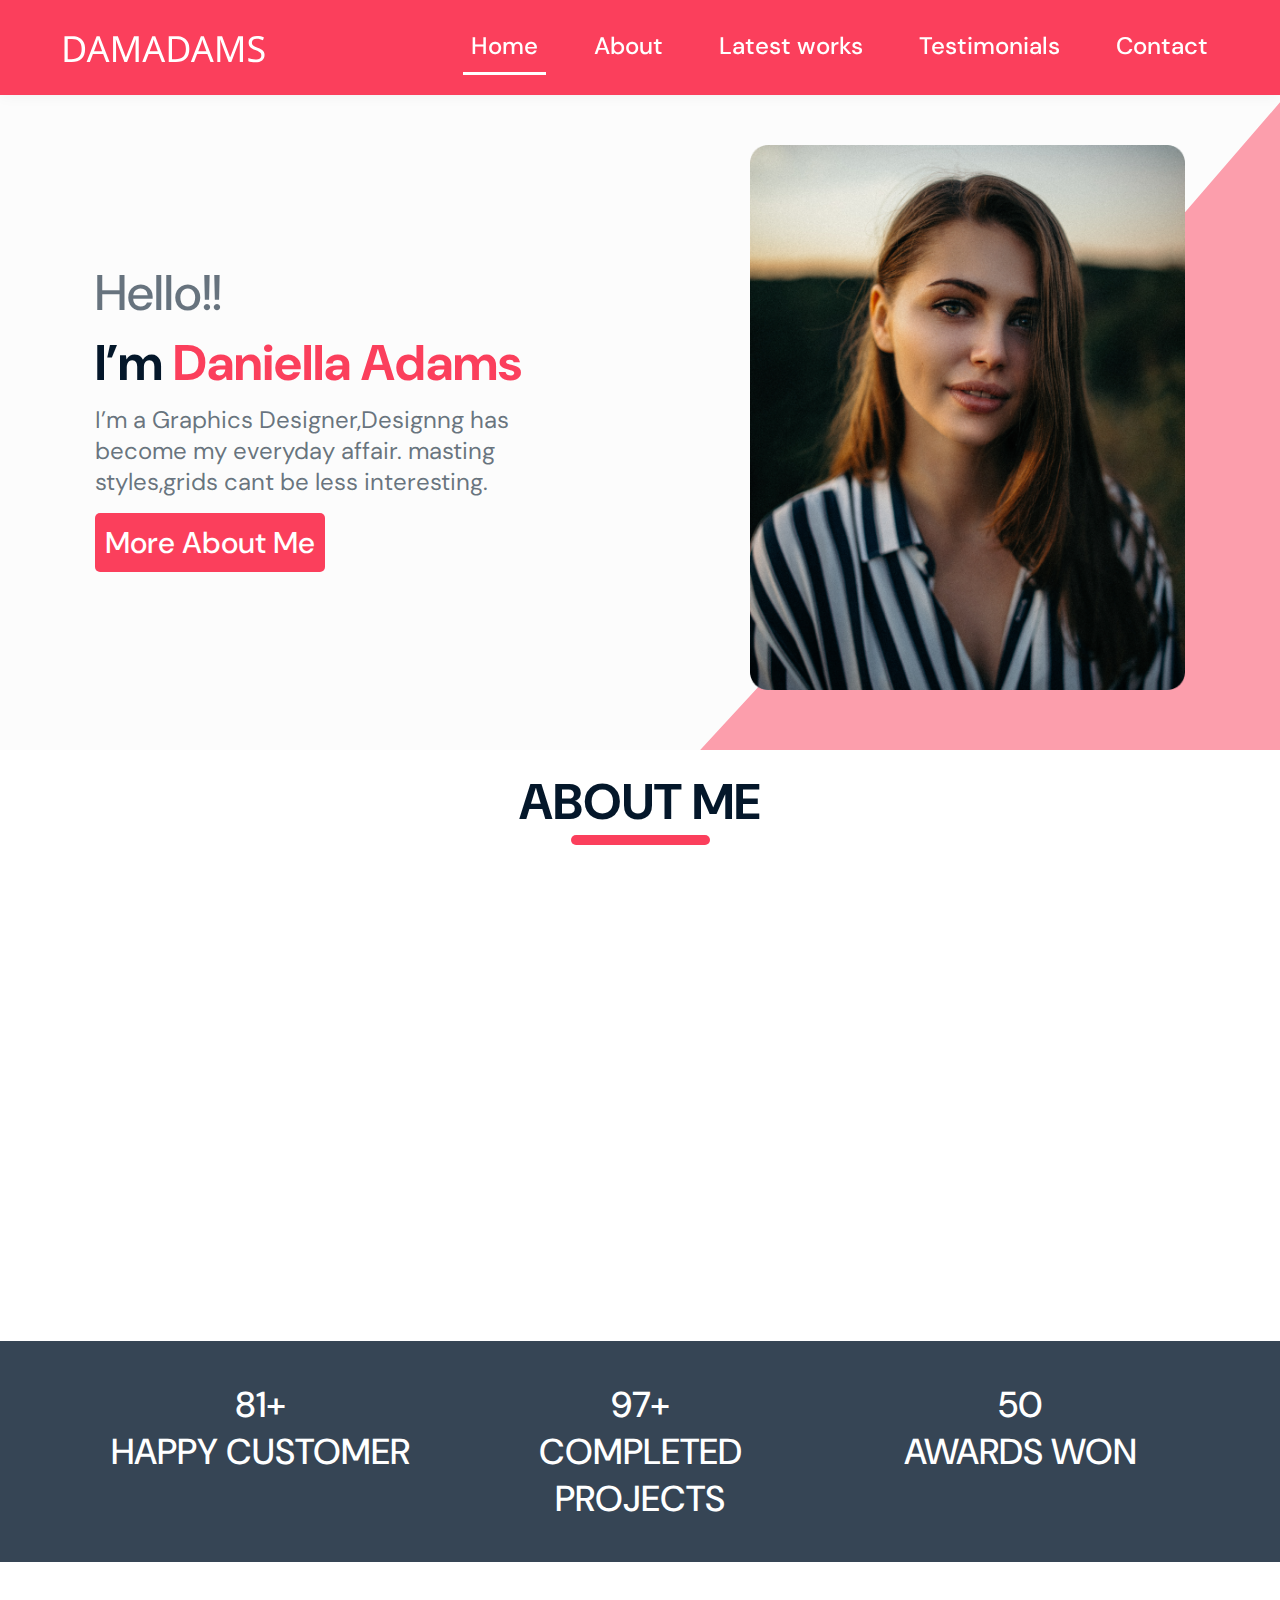
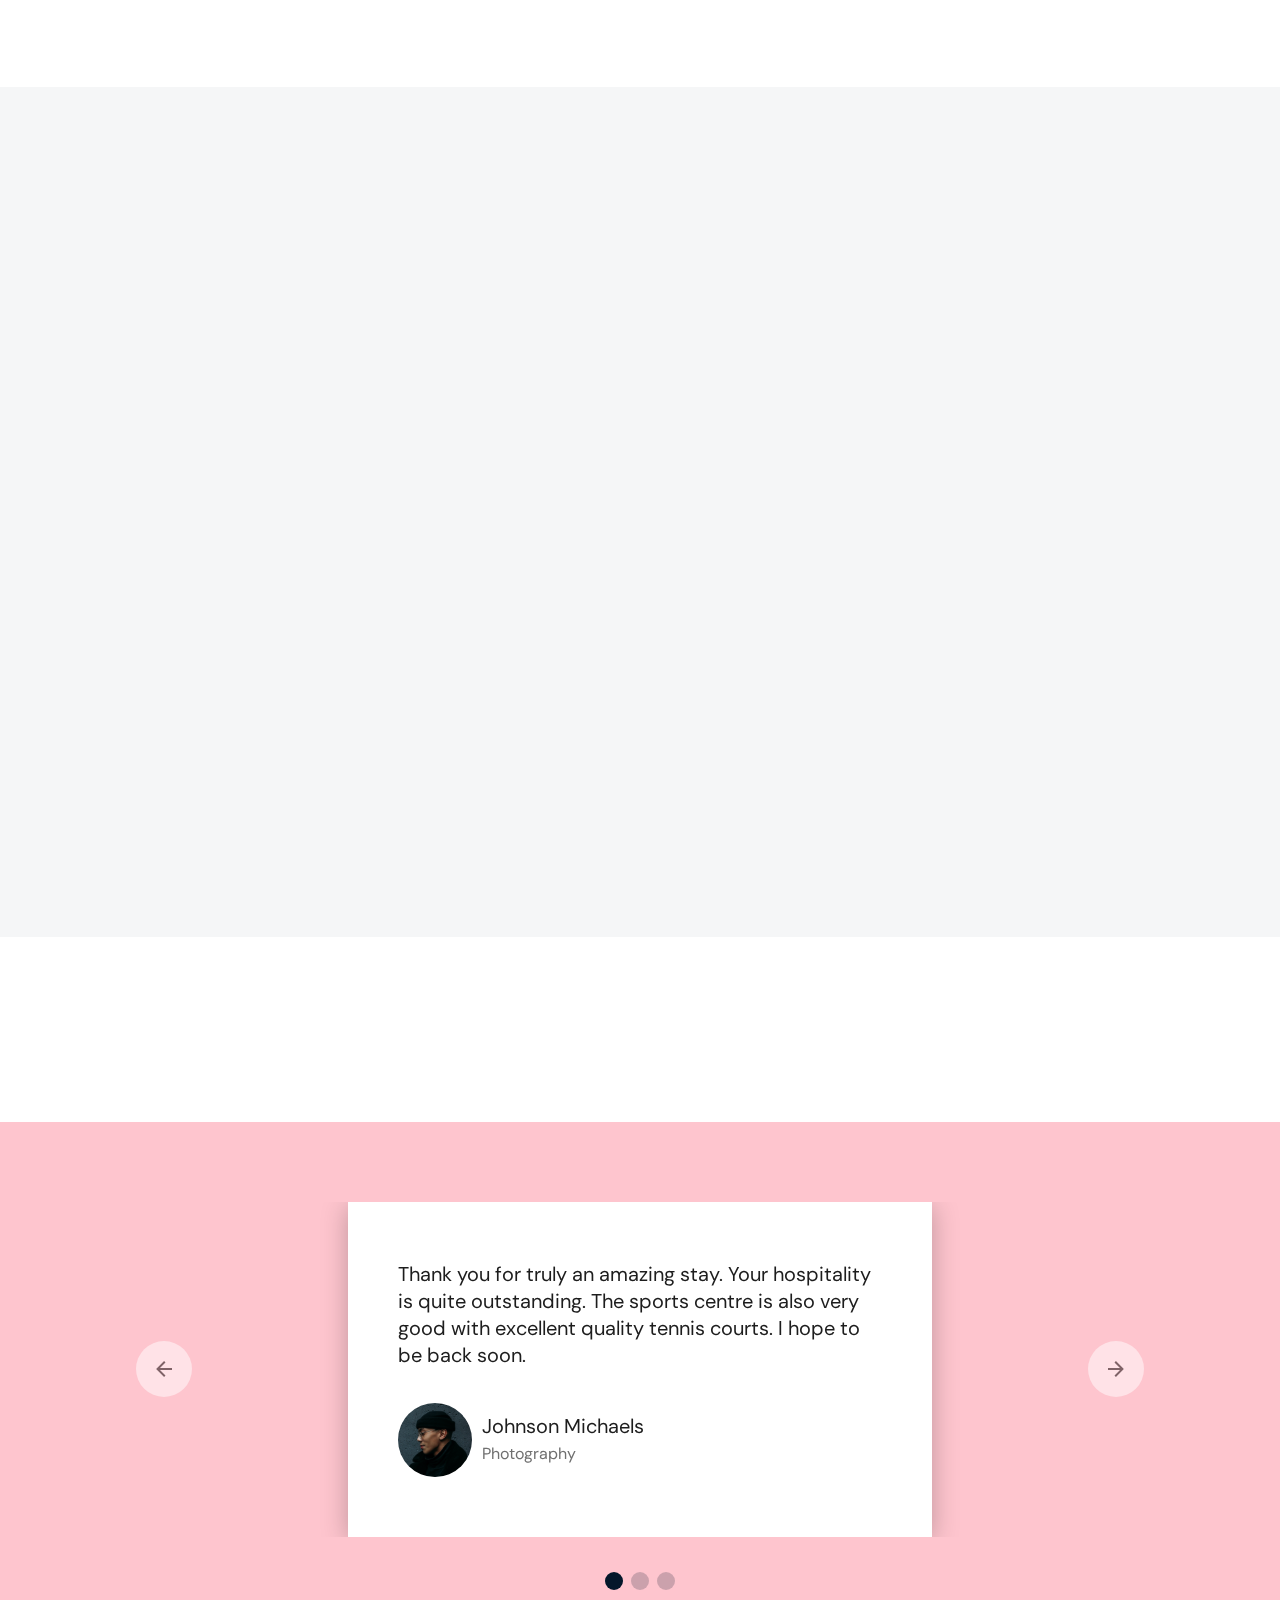
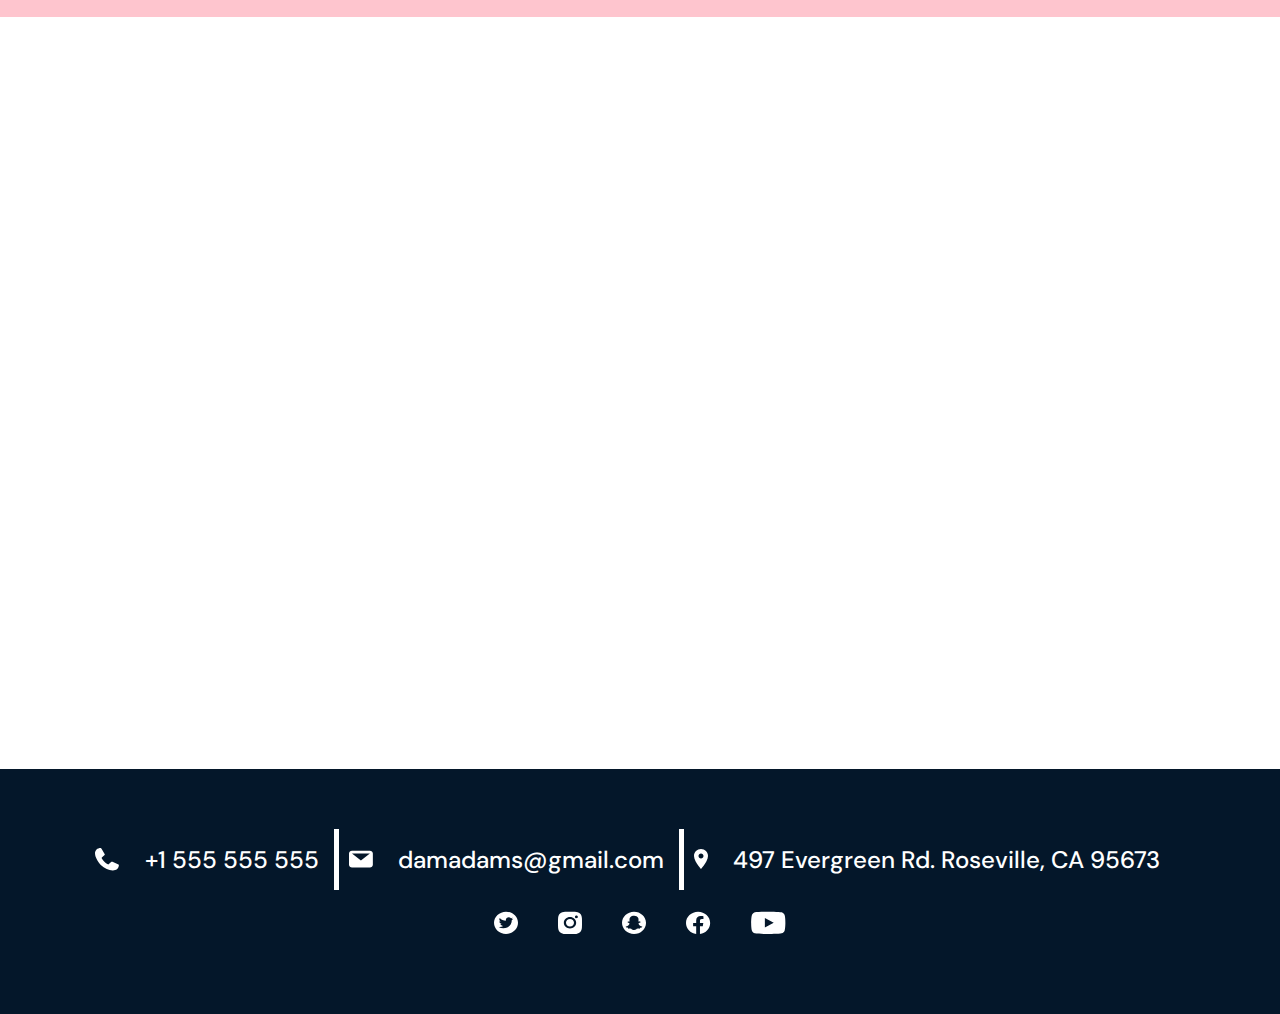
==== commit a66fce32: "added animations to make the page more lively" ====
--- a/index.html
+++ b/index.html
@@ -49,7 +49,7 @@
     <section id="home" class="container-fluid top">
       <div class="container-fluid">
         <div class="row">
-          <div class="col-sm intro">
+          <div class="col-sm intro" data-aos="fade-down" data-aos-easing="linear" data-aos-duration="1500">
             <h1 class="light-heading">Hello!!</h1>
             <h1 class="custom-bold-heading">I’m <span class="pink">Daniella Adams</span></h1>
             <p class="intro-text">I’m a Graphics Designer,Designng has become my everyday affair. masting styles,grids cant be less interesting.</p>
@@ -57,7 +57,7 @@
           </div>
           <div class="col-sm personal-photo">
             <div class="">
-              <img src="./assets/images/Rectangle 394.png" alt="" class="w-100">
+              <img data-aos="zoom-in" src="./assets/images/Rectangle 394.png" alt="" class="w-100">
             </div>
           </div>
         </div>
@@ -66,10 +66,10 @@
 
     <!-- ABOUT -->
     <section id="about" class="content">
-      <h1 data-aos="zoom-in" data-aos-duration="3000" class="custom-bold-heading section-title">ABOUT ME</h1>
+      <h1 data-aos="zoom-in" data-aos-duration="1500" class="custom-bold-heading section-title">ABOUT ME</h1>
       <div class="container">
         <div class="row">
-          <div class="col-sm">
+          <div class="col-sm" data-aos="fade-up" data-aos-anchor-placement="bottom-bottom">
             <h3 class="custom-subheading">Personal Information</h3>
             <div class="personal-info">
               <p class="s-28"><span class="faint-text">First Name</span>: Adams</p>
@@ -80,7 +80,7 @@
               <a role="button" class="custom-btn" href="#services">Download CV</a>
             </div>
           </div>
-          <div class="col-sm m-top-30">
+          <div class="col-sm m-top-30" data-aos="fade-up" data-aos-anchor-placement="bottom-bottom">
             <h3 class="custom-subheading">My Skill</h3>
             <div class="personal-info">
               <p class="s-24 faint-text">After Effect</p>
@@ -123,24 +123,24 @@
       <div class="bg-light-blue">
         <div class="container">
           <div class="row m-30">
-            <div class="col-sm">
+            <div class="col-sm" data-aos="flip-left" data-aos-easing="ease-out-cubic" data-aos-duration="2000">
               <img class="w-100" src="./assets/images/Rectangle 14.png" alt="">
             </div>
-            <div class="col-sm m-top-30">
+            <div class="col-sm m-top-30" data-aos="flip-left" data-aos-easing="ease-out-cubic" data-aos-duration="2000">
               <img class="w-100" src="./assets/images/Rectangle 380.png" alt="">
             </div>
-            <div class="col-sm">
+            <div class="col-sm" data-aos="flip-left" data-aos-easing="ease-out-cubic" data-aos-duration="2000">
               <img class="w-100 m-top-30" src="./assets/images/Rectangle 382.png" alt="">
             </div>
           </div>
           <div class="row">
-            <div class="col-sm">
+            <div class="col-sm" data-aos="flip-left" data-aos-easing="ease-out-cubic" data-aos-duration="2000">
               <img class="w-100" src="./assets/images/Rectangle 383.png" alt="">
             </div>
-            <div class="col-sm m-top-30">
+            <div class="col-sm m-top-30" data-aos="flip-left" data-aos-easing="ease-out-cubic" data-aos-duration="2000">
               <img class="w-100" src="./assets/images/Rectangle 384.png" alt="">
             </div>
-            <div class="col-sm m-top-30">
+            <div class="col-sm m-top-30" data-aos="flip-left" data-aos-easing="ease-out-cubic" data-aos-duration="2000">
               <img class="w-100" src="./assets/images/Rectangle 385.png" alt="">
             </div>
           </div>
@@ -219,7 +219,7 @@
       <h1 data-aos="zoom-in" data-aos-duration="3000" class="custom-bold-heading section-title">GET IN TOUCH</h1>
       <div class="container">
         <div class="row">
-          <div class="col-md form-section">
+          <div class="col-md form-section" data-aos="fade-right">
             <form class="form-content" action="mailto:damadams@gmail.com" method="post" enctype="text/plain">
               <label class="label" for="email">Your Email Address</label>
               <input class="custom-input" type="text" placeholder="example@gmail.com" />
@@ -227,10 +227,10 @@
               <input class="custom-input" type="text" value="Question about your article" />
               <label class="label" for="message">Message</label>
               <textarea rows="5" type="text" placeholder="Your message..."></textarea>
-              <input type="submit" value="Send a message" class="custom-btn submit-btn" />
+              <input data-aos="fade-up" data-aos-duration="1500" type="submit" value="Send a message" class="custom-btn submit-btn" />
             </form>
           </div>
-          <div class="col-md">
+          <div class="col-md" data-aos="fade-left">
             <!--Google map-->
             <iframe class="google-map" src="https://www.google.com/maps/embed?pb=!1m18!1m12!1m3!1d3146.158963955942!2d-122.51401178518495!3d37.95007410982844!2m3!1f0!2f0!3f0!3m2!1i1024!2i768!4f13.1!3m3!1m2!1s0x808fcb0b782c489d%3A0x380db039ff6cae75!2sEl%20Camino%20Real%2C%20Kentfield%2C%20CA%2C%20USA!5e0!3m2!1sen!2sng!4v1595376596428!5m2!1sen!2sng" frameborder="0" allowfullscreen="" aria-hidden="false" tabindex="0"></iframe>
           </div>
@@ -241,7 +241,7 @@
     <footer class="footer">
         <div class="footer-content">
           <div class="contact">
-            <img src="./assets/images/icons/Phone.svg" alt="phone"> <p class="custom-text">09028793244</p>
+            <img src="./assets/images/icons/Phone.svg" alt="phone"> <p class="custom-text">+1 555 555 555</p>
           </div>
           <div class="contact">
             <img src="./assets/images/icons/Messages.svg" alt="phone"> <p class="custom-text">damadams@gmail.com</p>
@@ -271,13 +271,5 @@
   <script src="./assets/js/scroll-reveal/scroll-reveal.min.js"></script>
   <!-- Custom JS -->
   <script src="./assets/js/custom.js"></script>
-
-  <script>
-      $('#carousel-1').carousel({
-      interval: 4000,
-      wrap: true,
-      keyboard: true
-  });
-  </script>
 </body>
 </html>--- a/assets/css/custom.css
+++ b/assets/css/custom.css
@@ -205,6 +205,10 @@
   padding: 40px;
 }
 
+.credit-text {
+  margin-bottom: 0;
+}
+
 .personal-photo {
   background: url('../images/Rectangle\ 396.svg') no-repeat;
   background-size: cover;
@@ -473,7 +477,7 @@
     text-align: center !important;
     font-size: 24px;
     line-height: 31px;
-    margin-bottom: 20px;
+    margin-bottom: 10px;
   }
   .s-28 {
     font-size: 19px;
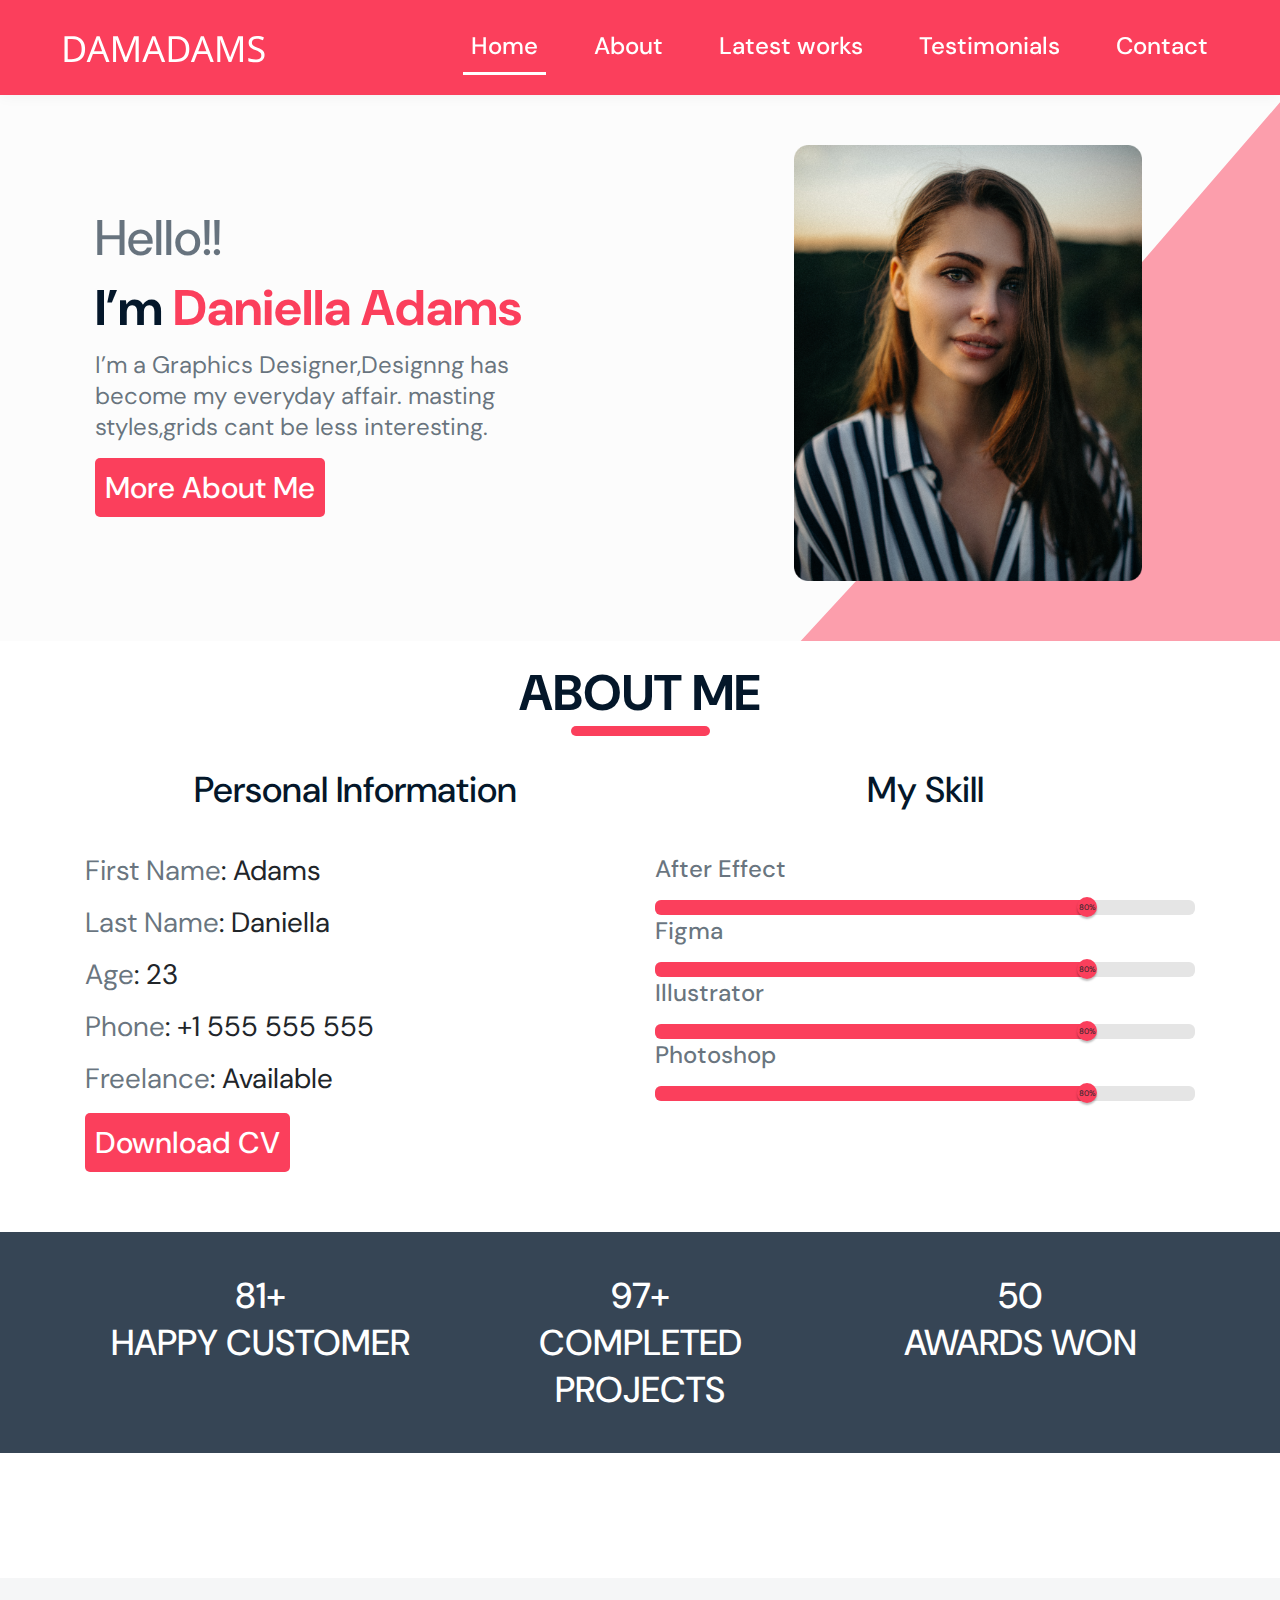
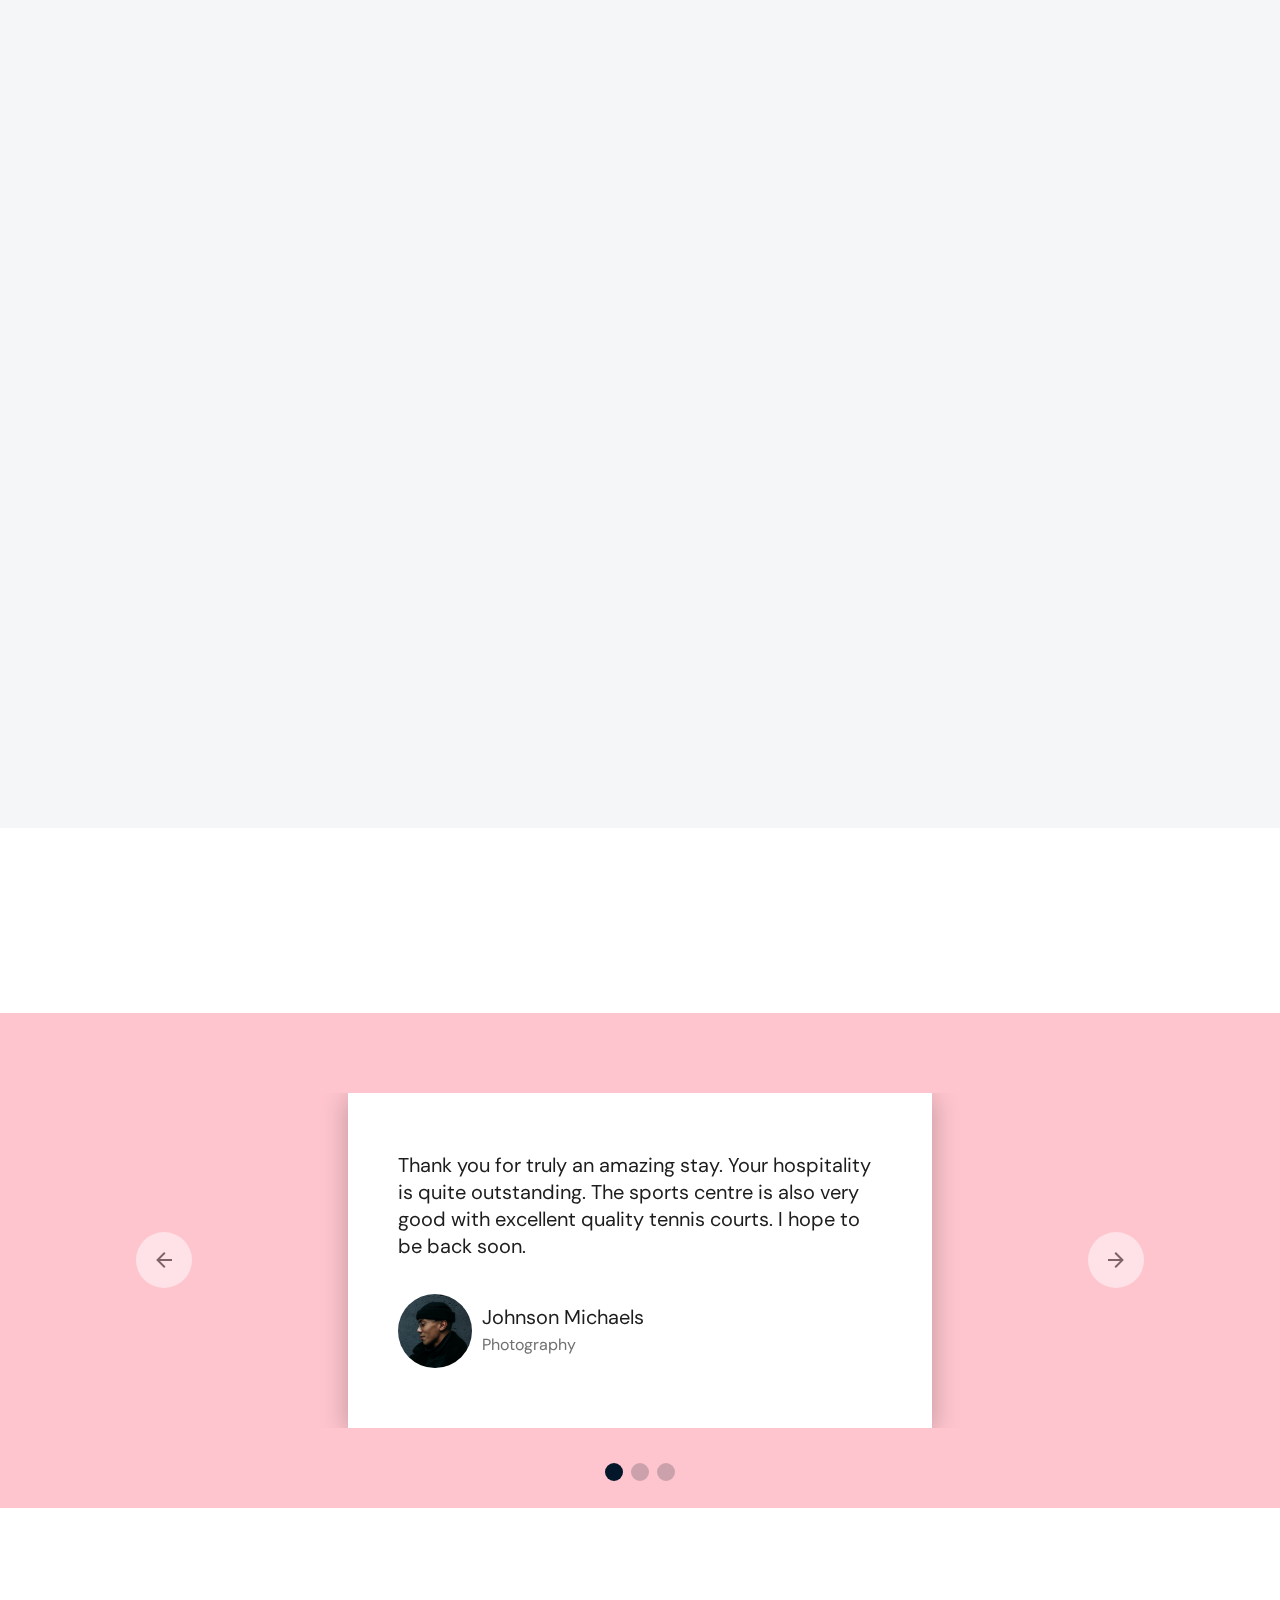
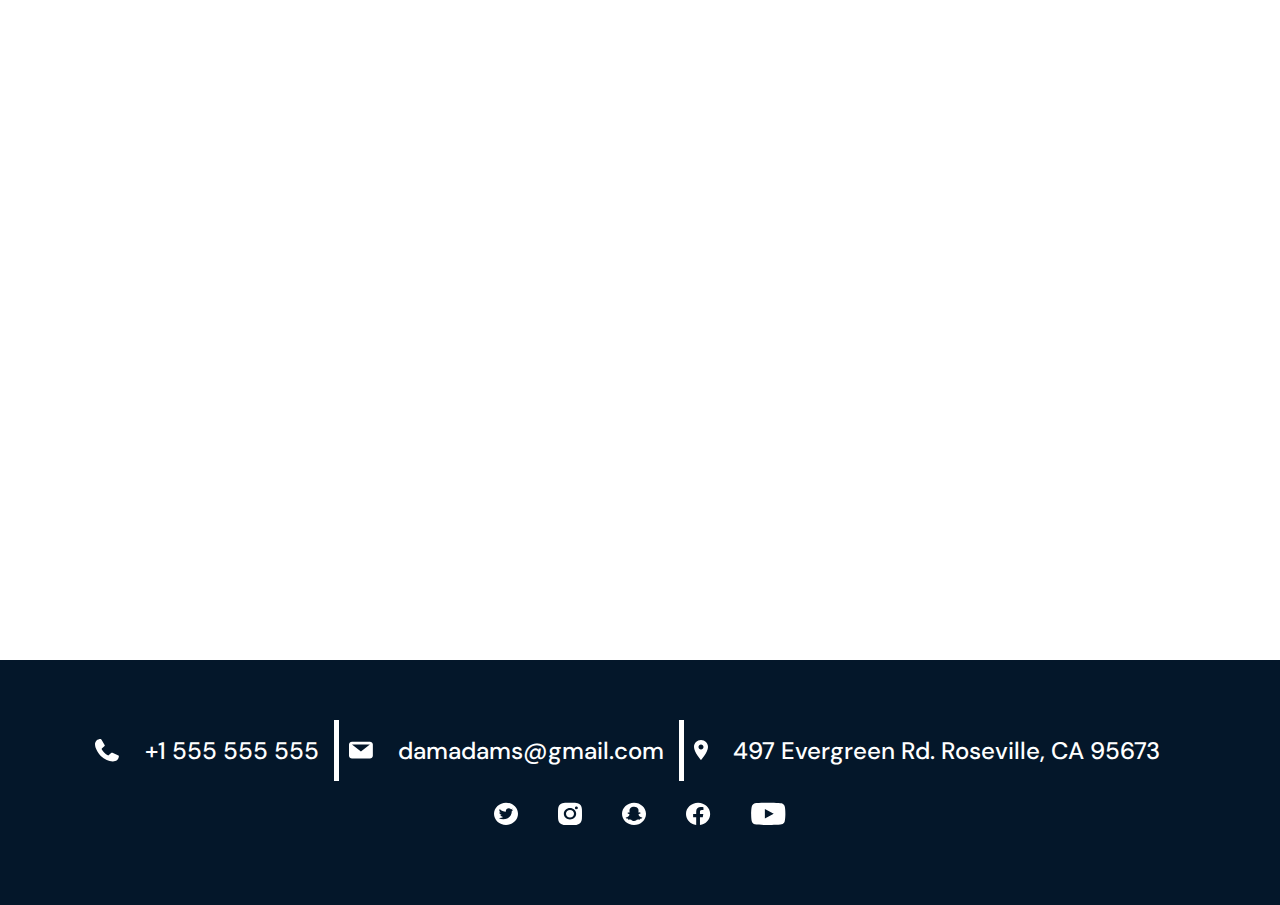
==== commit 717c0c4a: "changed progress bar to from svg to html code and changed the carousel duration to 2s" ====
--- a/index.html
+++ b/index.html
@@ -51,12 +51,12 @@
         <div class="row">
           <div class="col-sm intro" data-aos="fade-down" data-aos-easing="linear" data-aos-duration="1500">
             <h1 class="light-heading">Hello!!</h1>
-            <h1 class="custom-bold-heading">I’m <span class="pink">Daniella Adams</span></h1>
+            <h1 class="custom-bold-heading"><span class="secondary-color">I’m</span> <span class="pink">Daniella Adams</span></h1>
             <p class="intro-text">I’m a Graphics Designer,Designng has become my everyday affair. masting styles,grids cant be less interesting.</p>
             <a role="button" data-aos="fade-right" data-aos-easing="linear" class="custom-btn" href="#services">More About Me</a>
           </div>
           <div class="col-sm personal-photo">
-            <div class="">
+            <div class="photo">
               <img data-aos="zoom-in" src="./assets/images/Rectangle 394.png" alt="" class="w-100">
             </div>
           </div>
@@ -69,7 +69,7 @@
       <h1 data-aos="zoom-in" data-aos-duration="1500" class="custom-bold-heading section-title">ABOUT ME</h1>
       <div class="container">
         <div class="row">
-          <div class="col-sm" data-aos="fade-up" data-aos-anchor-placement="bottom-bottom">
+          <div class="col-sm" data-aos="fade-up">
             <h3 class="custom-subheading">Personal Information</h3>
             <div class="personal-info">
               <p class="s-28"><span class="faint-text">First Name</span>: Adams</p>
@@ -80,17 +80,29 @@
               <a role="button" class="custom-btn" href="#services">Download CV</a>
             </div>
           </div>
-          <div class="col-sm m-top-30" data-aos="fade-up" data-aos-anchor-placement="bottom-bottom">
+          <div class="col-sm m-top-30" data-aos="fade-up">
             <h3 class="custom-subheading">My Skill</h3>
             <div class="personal-info">
               <p class="s-24 faint-text">After Effect</p>
-              <img class="w-100" src="./assets/images/icons/Component 1.png" alt="">
+              <div class="meter">
+                <span class="progress" style="width: 80%"></span>
+                <span class="percent">80%</span>
+              </div>
               <p class="s-24 faint-text">Figma</p>
-              <img class="w-100" src="./assets/images/icons/Component 1.png" alt="">
+              <div class="meter">
+                <span class="progress" style="width: 80%"></span>
+                <span class="percent">80%</span>
+              </div>
               <p class="s-24 faint-text">Illustrator</p>
-              <img class="w-100" src="./assets/images/icons/Component 1.png" alt="">
+              <div class="meter">
+                <span class="progress" style="width: 80%"></span>
+                <span class="percent">80%</span>
+              </div>
               <p class="s-24 faint-text">Photoshop</p>
-              <img class="w-100" src="./assets/images/icons/Component 1.png" alt="">
+              <div class="meter">
+                <span class="progress" style="width: 80%"></span>
+                <span class="percent">80%</span>
+              </div>
             </div>
           </div>
         </div>
@@ -119,29 +131,29 @@
 
     <!-- LATEST WORKS -->
     <section id="latest" class="content">
-      <h1 data-aos="zoom-in" data-aos-duration="3000" class="custom-bold-heading section-title">LATEST WORKS</h1>
+      <h1 data-aos="zoom-in" data-aos-duration="1500" class="custom-bold-heading section-title">LATEST WORKS</h1>
       <div class="bg-light-blue">
         <div class="container">
           <div class="row m-30">
             <div class="col-sm" data-aos="flip-left" data-aos-easing="ease-out-cubic" data-aos-duration="2000">
-              <img class="w-100" src="./assets/images/Rectangle 14.png" alt="">
-            </div>
-            <div class="col-sm m-top-30" data-aos="flip-left" data-aos-easing="ease-out-cubic" data-aos-duration="2000">
-              <img class="w-100" src="./assets/images/Rectangle 380.png" alt="">
-            </div>
-            <div class="col-sm" data-aos="flip-left" data-aos-easing="ease-out-cubic" data-aos-duration="2000">
-              <img class="w-100 m-top-30" src="./assets/images/Rectangle 382.png" alt="">
+              <img class="w-100 grow" src="./assets/images/Rectangle 14.png" alt="">
+            </div>
+            <div class="col-sm m-top-30" data-aos="flip-left" data-aos-easing="ease-out-cubic" data-aos-duration="2000">
+              <img class="w-100 grow" src="./assets/images/Rectangle 380.png" alt="">
+            </div>
+            <div class="col-sm m-top-30" data-aos="flip-left" data-aos-easing="ease-out-cubic" data-aos-duration="2000">
+              <img class="w-100 grow" src="./assets/images/Rectangle 382.png" alt="">
             </div>
           </div>
           <div class="row">
             <div class="col-sm" data-aos="flip-left" data-aos-easing="ease-out-cubic" data-aos-duration="2000">
-              <img class="w-100" src="./assets/images/Rectangle 383.png" alt="">
-            </div>
-            <div class="col-sm m-top-30" data-aos="flip-left" data-aos-easing="ease-out-cubic" data-aos-duration="2000">
-              <img class="w-100" src="./assets/images/Rectangle 384.png" alt="">
-            </div>
-            <div class="col-sm m-top-30" data-aos="flip-left" data-aos-easing="ease-out-cubic" data-aos-duration="2000">
-              <img class="w-100" src="./assets/images/Rectangle 385.png" alt="">
+              <img class="w-100 grow" src="./assets/images/Rectangle 383.png" alt="">
+            </div>
+            <div class="col-sm m-top-30" data-aos="flip-left" data-aos-easing="ease-out-cubic" data-aos-duration="2000">
+              <img class="w-100 grow" src="./assets/images/Rectangle 384.png" alt="">
+            </div>
+            <div class="col-sm m-top-30" data-aos="flip-left" data-aos-easing="ease-out-cubic" data-aos-duration="2000">
+              <img class="w-100 grow" src="./assets/images/Rectangle 385.png" alt="">
             </div>
           </div>
         </div>
@@ -150,7 +162,7 @@
 
     <!-- TESTIMONIALS -->
     <section id="testimonials" class="content">
-      <h1 data-aos="zoom-in" data-aos-duration="3000" class="custom-bold-heading section-title">TESTIMONIALS</h1>
+      <h1 data-aos="zoom-in" data-aos-duration="1500" class="custom-bold-heading section-title">TESTIMONIALS</h1>
       <div class="container-fluid light-pink carousel-section">
         <div id="carouselExampleIndicators" class="carousel slide" data-ride="carousel">
           <ol class="carousel-indicators">
@@ -216,7 +228,7 @@
 
     <!-- GET IN TOUCH -->
     <section id="contact" class="content">
-      <h1 data-aos="zoom-in" data-aos-duration="3000" class="custom-bold-heading section-title">GET IN TOUCH</h1>
+      <h1 data-aos="zoom-in" data-aos-duration="1500" class="custom-bold-heading section-title">GET IN TOUCH</h1>
       <div class="container">
         <div class="row">
           <div class="col-md form-section" data-aos="fade-right">
--- a/assets/css/custom.css
+++ b/assets/css/custom.css
@@ -1,12 +1,11 @@
 :root {
   --custom-font: 'DM Sans', sans-serif;
-  --text-font: 'DM Sans', sans-serif;
   --primary-color: 251, 63, 92;
   --secondary-color: 4, 23, 42;
-  --grey-color: #DDE2E5;
+  --grey-color: 221, 226, 229;
   --white-color: #fff;
   --stain-white-color: #FCFCFC;
-  --black-color: #04172A;
+  --black-color: #000000;
 }
 
 html,body{
@@ -25,7 +24,7 @@
 }
 
 p {
-  font-family: var(--text-font);
+  font-family: var(--custom-font);
 }
 
 img:hover {
@@ -75,6 +74,10 @@
   border-radius: 5px;
 }
 
+.custom-btn:hover {
+  color: rgba(var(--secondary-color));
+}
+
 .content {
   padding-top: 20px;
   padding-bottom: 60px;
@@ -98,7 +101,7 @@
 }
 
 .custom-subheading {
-  color: var(--black-color);
+  color: rgba(var(--secondary-color));
   font-weight: 500;
   font-size: 36px;
   line-height: 47px;
@@ -122,8 +125,14 @@
   line-height: 36px;
 }
 .faint-text {
-  color: rgba(4, 23, 42, 0.6);
-}
+  color: rgba(var(--secondary-color), 0.6);
+}
+.secondary-color {
+  color: rgba(var(--secondary-color));
+}
+
+.grow { transition: all .2s ease-in-out; }
+.grow:hover { transform: scale(1.1); }
 
 /* NAVBAR */
 
@@ -175,8 +184,12 @@
   padding: 60px 110px;
 }
 
+.photo {
+  padding: 0 10%;
+}
+
 .custom-bold-heading {
-  color: var(--black-color);
+  color: rgba(var(--secondary-color));
   font-weight: bold;
   font-size: 50px;
   line-height: 65px;
@@ -200,7 +213,7 @@
 }
 
 .credits {
-  background: rgba(4, 23, 42, 0.8);
+  background: rgba(var(--secondary-color), 0.8);
   text-align: center;
   padding: 40px;
 }
@@ -216,7 +229,7 @@
 
 /* LATEST WORKS */
 .bg-light-blue {
-  background: rgba(221, 226, 229, 0.3);
+  background: rgba(var(--grey-color), 0.3);
   padding: 60px 0;
 }
 .m-30 {
@@ -232,7 +245,7 @@
   width: 18px;
   height: 18px;
   border-radius: 50%;
-  background-color:rgba(4, 23, 42, 0.4);
+  background-color:rgba(var(--secondary-color), 0.4);
   border: 1px solid transparent;
 }
 
@@ -244,9 +257,6 @@
   background: rgba(var(--primary-color), 0.3);
 }
 .carousel-section {
-  /* display: flex;
-  justify-content: center;
-  align-content: center; */
   padding: 80px;
 }
 .user-profile {
@@ -260,7 +270,7 @@
 .bio p:nth-child(2) {
   font-size: 16px;
   line-height: 24px;
-  color: #707070;
+  color: rgb(112, 112, 112);
 }
 .carousel-card {
   width: 584px;
@@ -270,7 +280,7 @@
   line-height: 27px;
   color: #1D1D1D;
   text-align: left;
-  background: #FFFFFF;
+  background: var(--white-color);
   box-shadow: 0px 4px 25px rgba(0, 0, 0, 0.25);
   display: flex;
   flex-direction: column;
@@ -284,7 +294,7 @@
   align-items: center;
   width: 56px;
   height: 56px;
-  background: white;
+  background: var(--white-color);
   padding: 20px;
   border-radius: 50%;
   /* position: unset; */
@@ -379,6 +389,58 @@
   margin: 0 20px;
 }
 
+/* PROGRESS BAR */
+.meter { 
+	height: 15px;  /* Can be anything */
+	position: relative;
+	background: #E5E5E5;
+  border-radius: 6px;
+  width: 100%;
+  display: flex;
+  align-items: center;
+}
+
+.progress {
+  display: block;
+  height: 100%;
+  border-radius: 6px;
+  background-color: rgba(var(--primary-color));
+  position: relative;
+  overflow: hidden;
+}
+
+.percent {
+  font-size: 8px;
+  background: rgba(var(--primary-color));
+  box-shadow: 0px 2px 2px rgba(0, 0, 0, 0.25);
+  height: 20px;
+  width: 20px;
+  border-radius: 50%;
+  display: flex;
+  justify-content: center;
+  align-items: center;
+  position: relative;
+  right: 10px;
+  animation: rotating 5s linear infinite;
+}
+
+@keyframes rotating {
+  from {
+    -ms-transform: rotate(0deg);
+    -moz-transform: rotate(0deg);
+    -webkit-transform: rotate(0deg);
+    -o-transform: rotate(0deg);
+    transform: rotate(0deg);
+  }
+  to {
+    -ms-transform: rotate(360deg);
+    -moz-transform: rotate(360deg);
+    -webkit-transform: rotate(360deg);
+    -o-transform: rotate(360deg);
+    transform: rotate(360deg);
+  }
+}
+
 @media screen and (max-width: 1024px) {
   .nav-link {
     font-size: 20px;
@@ -388,6 +450,12 @@
   }
   .footer p {
     font-size: 20px;
+  }
+  /* .photo {
+    padding: 0;
+  } */
+  .intro, .personal-photo {
+    padding: 60px 70px;
   }
 }
 
